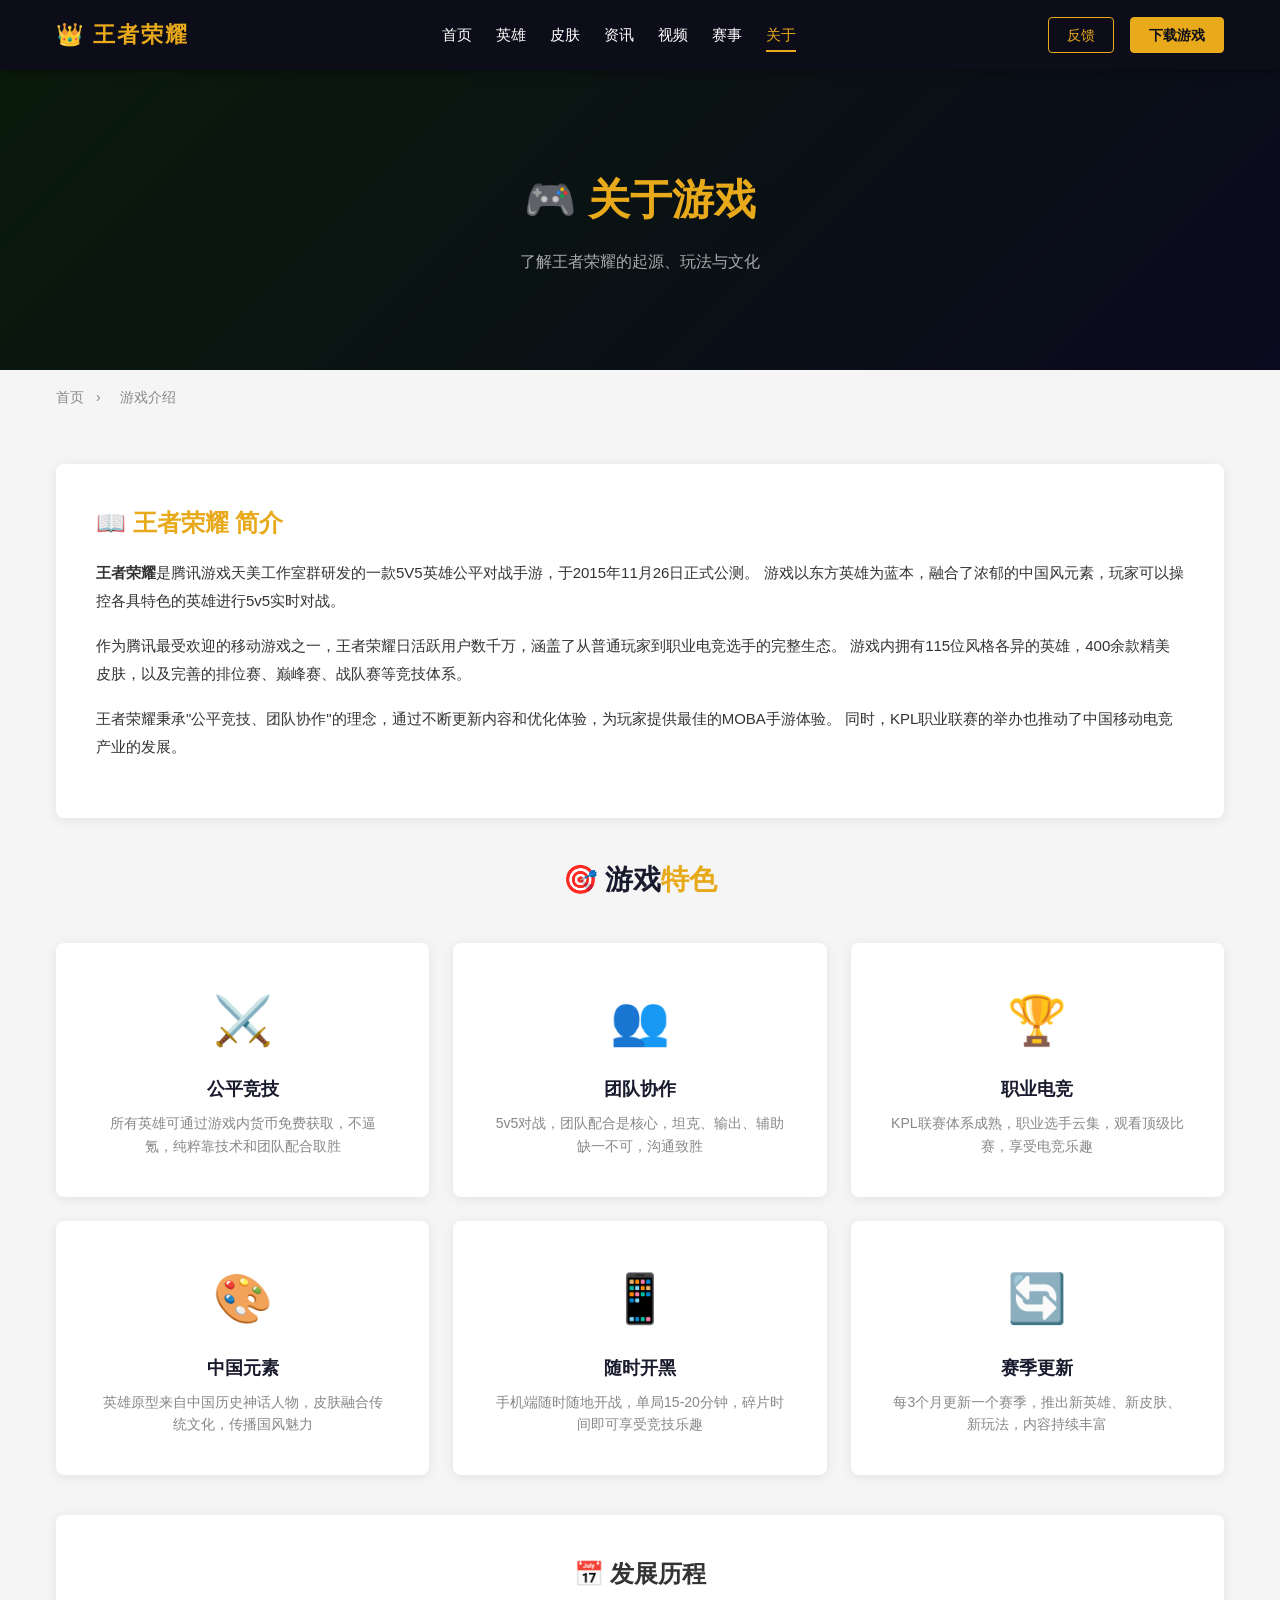
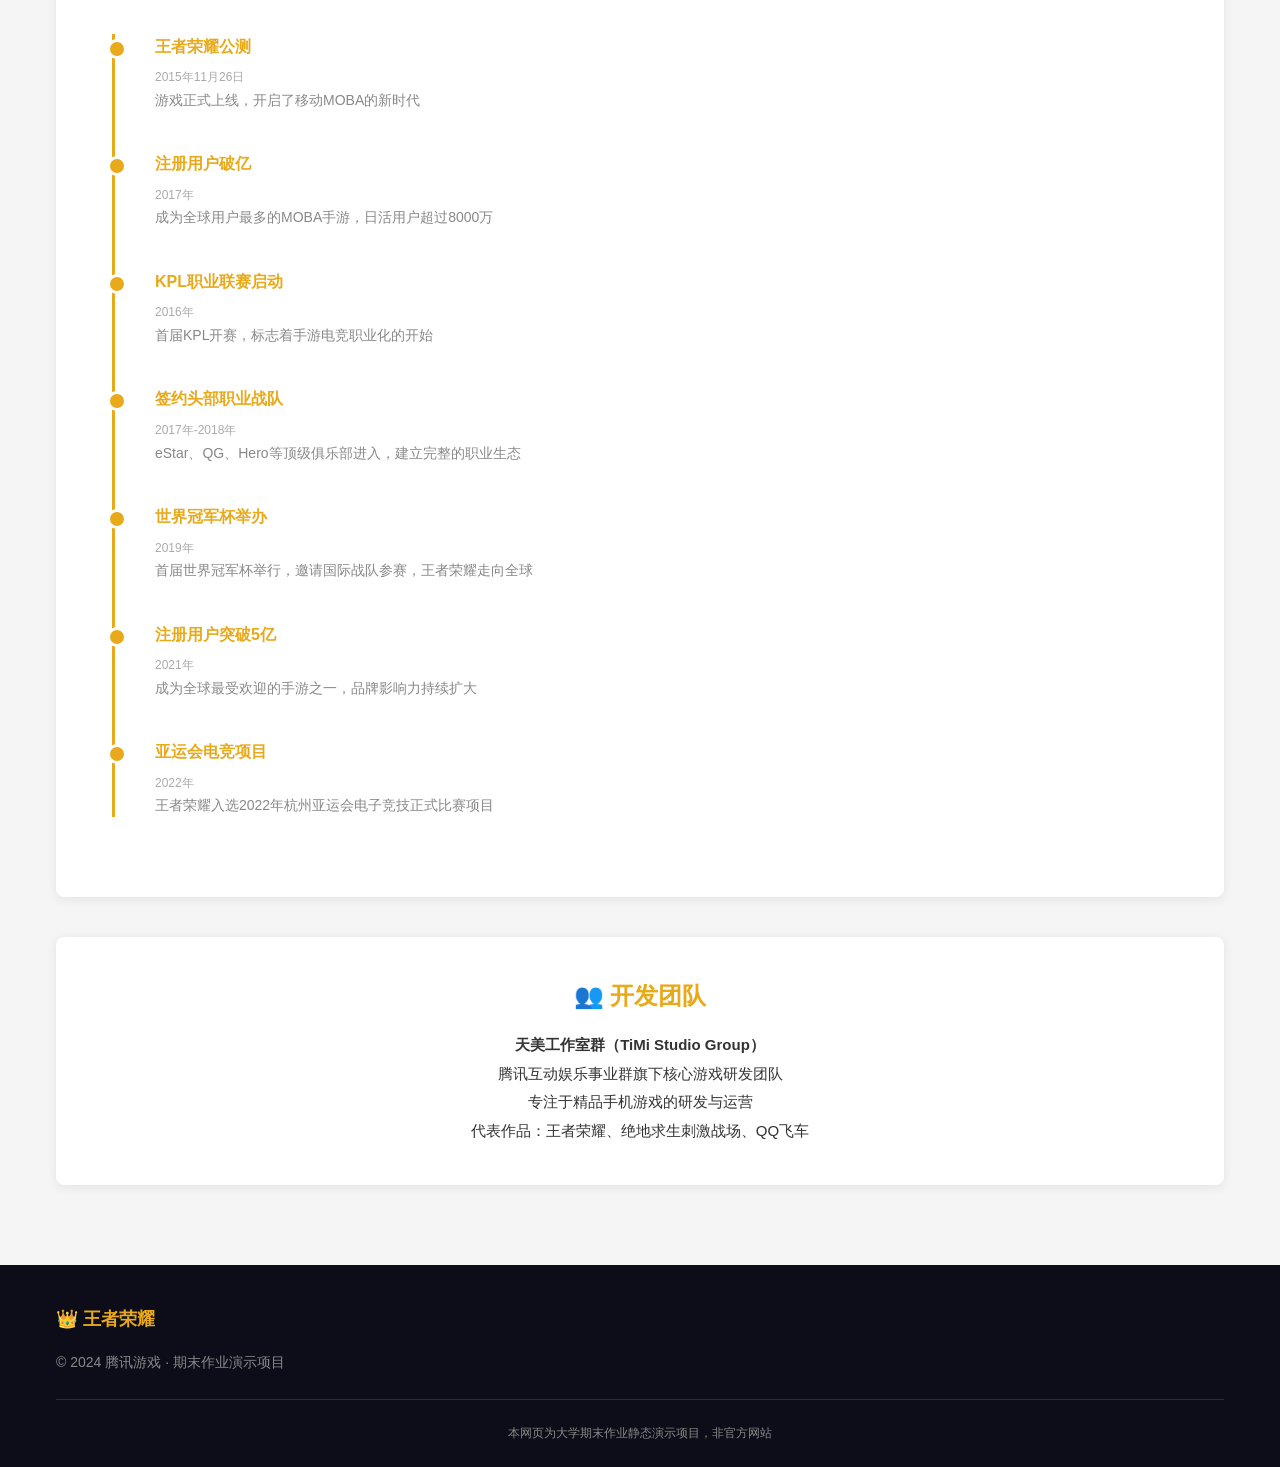
==== about.html @ e77afdf5 "feat: 完成王者荣耀官网静态网页项目 - 10个页面：首页、英雄列表、英雄详情、皮肤中心、新闻资讯、视频中心、赛事中心、下载中心、游戏介绍、反馈留言 - 使用真实英雄名称（后羿、妲己、安琪拉、孙悟" ====
<!DOCTYPE html>
<html lang="zh-CN">
<head>
    <meta charset="UTF-8">
    <meta name="viewport" content="width=device-width, initial-scale=1.0">
    <title>游戏介绍 - 王者荣耀</title>
    <link rel="stylesheet" href="style.css">
    <style>
        /* 关于页专属 */
        .about-section { padding: var(--spacing-xl) 0; }
        .about-intro {
            background: white;
            border-radius: var(--radius-md);
            padding: var(--spacing-xl);
            margin-bottom: var(--spacing-xl);
            box-shadow: 0 2px 12px rgba(0,0,0,0.08);
        }
        .about-intro h2 { color: var(--color-primary); margin-bottom: var(--spacing-md); }
        .about-intro p { font-size: 15px; line-height: 1.9; color: var(--color-text); margin-bottom: var(--spacing-md); }
        .about-features {
            display: grid;
            grid-template-columns: repeat(3, 1fr);
            gap: var(--spacing-lg);
            margin: var(--spacing-xl) 0;
        }
        .feature-card {
            background: white;
            border-radius: var(--radius-md);
            padding: var(--spacing-xl);
            text-align: center;
            box-shadow: 0 2px 12px rgba(0,0,0,0.08);
            transition: transform 0.3s;
        }
        .feature-card:hover { transform: translateY(-5px); }
        .feature-icon {
            font-size: 48px;
            margin-bottom: var(--spacing-md);
        }
        .feature-card h3 { font-size: 18px; margin-bottom: 8px; color: var(--color-secondary); }
        .feature-card p { font-size: 14px; color: var(--color-text-light); }
        .about-timeline {
            margin-top: var(--spacing-xl);
            padding: var(--spacing-xl);
            background: white;
            border-radius: var(--radius-md);
            box-shadow: 0 2px 12px rgba(0,0,0,0.08);
        }
        .timeline {
            border-left: 3px solid var(--color-primary);
            padding-left: var(--spacing-xl);
            margin-left: var(--spacing-md);
        }
        .timeline-item {
            position: relative;
            margin-bottom: var(--spacing-xl);
        }
        .timeline-item::before {
            content: '';
            position: absolute;
            left: calc(-1 * var(--spacing-xl) - 8px);
            top: 5px;
            width: 14px;
            height: 14px;
            background: var(--color-primary);
            border-radius: 50%;
            border: 3px solid white;
        }
        .timeline-item h4 { font-size: 16px; color: var(--color-primary); margin-bottom: 4px; }
        .timeline-item p { font-size: 14px; color: var(--color-text-light); }
        .timeline-item small { font-size: 12px; color: #aaa; }
    </style>
</head>
<body>

    <!-- 导航 -->
    <header class="header">
        <div class="container">
            <nav class="nav">
                <a href="index.html" class="logo">👑 王者荣耀</a>
                <ul class="nav-list">
                    <li><a href="index.html">首页</a></li>
                    <li><a href="heroes.html">英雄</a></li>
                    <li><a href="skins.html">皮肤</a></li>
                    <li><a href="news.html">资讯</a></li>
                    <li><a href="video.html">视频</a></li>
                    <li><a href="esports.html">赛事</a></li>
                    <li><a href="about.html" class="active">关于</a></li>
                </ul>
                <div class="nav-right">
                    <a href="contact.html" class="btn-nav btn-login">反馈</a>
                    <a href="download.html" class="btn-nav btn-download">下载游戏</a>
                </div>
            </nav>
        </div>
    </header>

    <!-- Banner -->
    <div class="page-banner" style="background: linear-gradient(135deg, #0a1a0a 0%, #0a0a1e 100%);">
        <h1>🎮 关于游戏</h1>
        <p>了解王者荣耀的起源、玩法与文化</p>
    </div>

    <!-- 面包屑 -->
    <div class="container">
        <div class="breadcrumb">
            <a href="index.html">首页</a>
            <span>›</span>
            <span>游戏介绍</span>
        </div>
    </div>

    <!-- 游戏介绍主体 -->
    <section class="about-section">
        <div class="container">

            <!-- 游戏简介 -->
            <div class="about-intro">
                <h2>📖 王者荣耀 简介</h2>
                <p>
                    <strong>王者荣耀</strong>是腾讯游戏天美工作室群研发的一款5V5英雄公平对战手游，于2015年11月26日正式公测。
                    游戏以东方英雄为蓝本，融合了浓郁的中国风元素，玩家可以操控各具特色的英雄进行5v5实时对战。
                </p>
                <p>
                    作为腾讯最受欢迎的移动游戏之一，王者荣耀日活跃用户数千万，涵盖了从普通玩家到职业电竞选手的完整生态。
                    游戏内拥有115位风格各异的英雄，400余款精美皮肤，以及完善的排位赛、巅峰赛、战队赛等竞技体系。
                </p>
                <p>
                    王者荣耀秉承"公平竞技、团队协作"的理念，通过不断更新内容和优化体验，为玩家提供最佳的MOBA手游体验。
                    同时，KPL职业联赛的举办也推动了中国移动电竞产业的发展。
                </p>
            </div>

            <!-- 游戏特色 -->
            <h2 class="section-title">🎯 游戏<span>特色</span></h2>
            <div class="about-features">

                <div class="feature-card">
                    <div class="feature-icon">⚔️</div>
                    <h3>公平竞技</h3>
                    <p>所有英雄可通过游戏内货币免费获取，不逼氪，纯粹靠技术和团队配合取胜</p>
                </div>

                <div class="feature-card">
                    <div class="feature-icon">👥</div>
                    <h3>团队协作</h3>
                    <p>5v5对战，团队配合是核心，坦克、输出、辅助缺一不可，沟通致胜</p>
                </div>

                <div class="feature-card">
                    <div class="feature-icon">🏆</div>
                    <h3>职业电竞</h3>
                    <p>KPL联赛体系成熟，职业选手云集，观看顶级比赛，享受电竞乐趣</p>
                </div>

                <div class="feature-card">
                    <div class="feature-icon">🎨</div>
                    <h3>中国元素</h3>
                    <p>英雄原型来自中国历史神话人物，皮肤融合传统文化，传播国风魅力</p>
                </div>

                <div class="feature-card">
                    <div class="feature-icon">📱</div>
                    <h3>随时开黑</h3>
                    <p>手机端随时随地开战，单局15-20分钟，碎片时间即可享受竞技乐趣</p>
                </div>

                <div class="feature-card">
                    <div class="feature-icon">🔄</div>
                    <h3>赛季更新</h3>
                    <p>每3个月更新一个赛季，推出新英雄、新皮肤、新玩法，内容持续丰富</p>
                </div>

            </div>

            <!-- 发展历程 -->
            <div class="about-timeline">
                <h2 style="text-align:center;margin-bottom:var(--spacing-xl);">📅 发展历程</h2>
                <div class="timeline">

                    <div class="timeline-item">
                        <h4>王者荣耀公测</h4>
                        <small>2015年11月26日</small>
                        <p>游戏正式上线，开启了移动MOBA的新时代</p>
                    </div>

                    <div class="timeline-item">
                        <h4>注册用户破亿</h4>
                        <small>2017年</small>
                        <p>成为全球用户最多的MOBA手游，日活用户超过8000万</p>
                    </div>

                    <div class="timeline-item">
                        <h4>KPL职业联赛启动</h4>
                        <small>2016年</small>
                        <p>首届KPL开赛，标志着手游电竞职业化的开始</p>
                    </div>

                    <div class="timeline-item">
                        <h4>签约头部职业战队</h4>
                        <small>2017年-2018年</small>
                        <p>eStar、QG、Hero等顶级俱乐部进入，建立完整的职业生态</p>
                    </div>

                    <div class="timeline-item">
                        <h4>世界冠军杯举办</h4>
                        <small>2019年</small>
                        <p>首届世界冠军杯举行，邀请国际战队参赛，王者荣耀走向全球</p>
                    </div>

                    <div class="timeline-item">
                        <h4>注册用户突破5亿</h4>
                        <small>2021年</small>
                        <p>成为全球最受欢迎的手游之一，品牌影响力持续扩大</p>
                    </div>

                    <div class="timeline-item">
                        <h4>亚运会电竞项目</h4>
                        <small>2022年</small>
                        <p>王者荣耀入选2022年杭州亚运会电子竞技正式比赛项目</p>
                    </div>

                </div>
            </div>

            <!-- 团队信息 -->
            <div style="background:white;border-radius:var(--radius-md);padding:var(--spacing-xl);margin-top:var(--spacing-xl);text-align:center;box-shadow:0 2px 12px rgba(0,0,0,0.08);">
                <h2 style="color:var(--color-primary);margin-bottom:var(--spacing-md);">👥 开发团队</h2>
                <p style="font-size:15px;color:var(--color-text);line-height:1.9;">
                    <strong>天美工作室群（TiMi Studio Group）</strong><br>
                    腾讯互动娱乐事业群旗下核心游戏研发团队<br>
                    专注于精品手机游戏的研发与运营<br>
                    代表作品：王者荣耀、绝地求生刺激战场、QQ飞车
                </p>
            </div>

        </div>
    </section>

    <!-- 底部 -->
    <footer class="footer">
        <div class="container">
            <div class="footer-content">
                <div class="footer-left">
                    <h3>👑 王者荣耀</h3>
                    <p>© 2024 腾讯游戏 · 期末作业演示项目</p>
                </div>
            </div>
            <div class="footer-bottom">
                <p>本网页为大学期末作业静态演示项目，非官方网站</p>
            </div>
        </div>
    </footer>

    <div class="back-to-top">↑</div>
    <script src="main.js"></script>
</body>
</html>
---- style.css ----
/* ============================================
   王者荣耀官网 - 全局样式表
   适用于所有页面，代码简洁，注释详细
   ============================================ */

/* ---------- 0. CSS变量（全局颜色/字体）---------- */
:root {
    /* 主色调 */
    --color-primary: #e8a91a;       /* 王者金 */
    --color-secondary: #1a1a2e;     /* 深蓝黑 */
    --color-accent: #d4380d;        /* 红色强调 */
    --color-bg-dark: #0d0d1a;       /* 深色背景 */
    --color-bg-light: #f5f5f5;      /* 浅色背景 */

    /* 文字颜色 */
    --color-text: #333333;
    --color-text-light: #888888;
    --color-text-white: #ffffff;

    /* 边框 */
    --color-border: #e0e0e0;
    --color-border-dark: #2a2a3a;

    /* 间距 */
    --spacing-sm: 8px;
    --spacing-md: 16px;
    --spacing-lg: 24px;
    --spacing-xl: 40px;

    /* 圆角 */
    --radius-sm: 4px;
    --radius-md: 8px;
    --radius-lg: 12px;
}

/* ---------- 1. 基础重置 ---------- */
* {
    margin: 0;
    padding: 0;
    box-sizing: border-box;
}

body {
    font-family: "Microsoft YaHei", "PingFang SC", sans-serif;
    font-size: 16px;
    line-height: 1.6;
    color: var(--color-text);
    background-color: var(--color-bg-light);
    min-height: 100vh;
}

a {
    text-decoration: none;
    color: inherit;
}

ul {
    list-style: none;
}

img {
    max-width: 100%;
    display: block;
}

/* ---------- 2. 通用布局类 ---------- */
.container {
    width: 1200px;
    margin: 0 auto;
    padding: 0 var(--spacing-md);
}

.section-title {
    font-size: 28px;
    color: var(--color-secondary);
    text-align: center;
    margin-bottom: var(--spacing-xl);
}

.section-title span {
    color: var(--color-primary);
}

/* ---------- 3. 顶部导航栏 ---------- */
.header {
    background-color: var(--color-bg-dark);
    position: sticky;
    top: 0;
    z-index: 1000;
    box-shadow: 0 2px 10px rgba(0,0,0,0.3);
}

.nav {
    display: flex;
    align-items: center;
    height: 70px;
    justify-content: space-between;
}

/* Logo */
.logo {
    display: flex;
    align-items: center;
    color: var(--color-primary);
    font-size: 22px;
    font-weight: bold;
    letter-spacing: 2px;
}

.logo img {
    height: 40px;
    margin-right: 10px;
}

/* 导航链接 */
.nav-list {
    display: flex;
    gap: var(--spacing-lg);
}

.nav-list a {
    color: var(--color-text-white);
    font-size: 15px;
    padding: 5px 0;
    transition: color 0.3s;
    position: relative;
}

.nav-list a:hover,
.nav-list a.active {
    color: var(--color-primary);
}

.nav-list a::after {
    content: '';
    position: absolute;
    bottom: -4px;
    left: 0;
    width: 0;
    height: 2px;
    background: var(--color-primary);
    transition: width 0.3s;
}

.nav-list a:hover::after,
.nav-list a.active::after {
    width: 100%;
}

/* 导航右侧按钮 */
.nav-right {
    display: flex;
    gap: var(--spacing-md);
}

.btn-nav {
    padding: 6px 18px;
    border-radius: var(--radius-sm);
    font-size: 14px;
    cursor: pointer;
    transition: all 0.3s;
}

.btn-login {
    background: transparent;
    border: 1px solid var(--color-primary);
    color: var(--color-primary);
}

.btn-login:hover {
    background: var(--color-primary);
    color: var(--color-bg-dark);
}

.btn-download {
    background: var(--color-primary);
    border: 1px solid var(--color-primary);
    color: var(--color-bg-dark);
    font-weight: bold;
}

.btn-download:hover {
    background: #ffb933;
    border-color: #ffb933;
}

/* ---------- 4. 底部 Footer ---------- */
.footer {
    background-color: var(--color-bg-dark);
    color: var(--color-text-light);
    padding: var(--spacing-xl) 0 var(--spacing-lg);
    margin-top: var(--spacing-xl);
}

.footer-content {
    display: flex;
    justify-content: space-between;
    gap: var(--spacing-xl);
}

.footer-left h3 {
    color: var(--color-primary);
    font-size: 18px;
    margin-bottom: var(--spacing-md);
}

.footer-left p {
    font-size: 14px;
    line-height: 1.8;
}

.footer-links {
    display: flex;
    gap: var(--spacing-xl);
}

.footer-links div h4 {
    color: var(--color-text-white);
    margin-bottom: var(--spacing-md);
    font-size: 15px;
}

.footer-links div a {
    display: block;
    color: var(--color-text-light);
    font-size: 13px;
    margin-bottom: 6px;
    transition: color 0.3s;
}

.footer-links div a:hover {
    color: var(--color-primary);
}

.footer-bottom {
    text-align: center;
    padding-top: var(--spacing-lg);
    margin-top: var(--spacing-lg);
    border-top: 1px solid var(--color-border-dark);
    font-size: 12px;
}

/* ---------- 5. 轮播 Banner ---------- */
.banner {
    position: relative;
    width: 100%;
    height: 500px;
    overflow: hidden;
    background: var(--color-bg-dark);
}

.banner-slides {
    display: flex;
    height: 100%;
    transition: transform 0.5s ease;
}

.banner-slide {
    min-width: 100%;
    height: 100%;
    display: flex;
    align-items: center;
    justify-content: center;
    position: relative;
}

.banner-slide img {
    width: 100%;
    height: 100%;
    object-fit: cover;
}

/* Banner 遮罩层 */
.banner-overlay {
    position: absolute;
    top: 0;
    left: 0;
    width: 100%;
    height: 100%;
    background: linear-gradient(90deg, rgba(13,13,26,0.85) 0%, rgba(13,13,26,0.3) 60%, transparent 100%);
}

/* Banner 文字内容 */
.banner-content {
    position: absolute;
    left: 10%;
    top: 50%;
    transform: translateY(-50%);
    z-index: 2;
    color: var(--color-text-white);
}

.banner-content h1 {
    font-size: 48px;
    margin-bottom: var(--spacing-md);
    text-shadow: 2px 2px 8px rgba(0,0,0,0.5);
}

.banner-content p {
    font-size: 18px;
    margin-bottom: var(--spacing-lg);
    color: #ccc;
}

.banner-content .btn-primary {
    background: var(--color-primary);
    color: var(--color-bg-dark);
    padding: 12px 32px;
    border-radius: var(--radius-sm);
    font-size: 16px;
    font-weight: bold;
    display: inline-block;
    transition: background 0.3s;
}

.banner-content .btn-primary:hover {
    background: #ffb933;
}

/* Banner 指示器 */
.banner-dots {
    position: absolute;
    bottom: 20px;
    left: 50%;
    transform: translateX(-50%);
    display: flex;
    gap: 8px;
    z-index: 2;
}

.banner-dots span {
    width: 12px;
    height: 12px;
    border-radius: 50%;
    background: rgba(255,255,255,0.4);
    cursor: pointer;
    transition: background 0.3s;
}

.banner-dots span.active {
    background: var(--color-primary);
}

/* Banner 左右箭头 */
.banner-arrow {
    position: absolute;
    top: 50%;
    transform: translateY(-50%);
    width: 50px;
    height: 50px;
    background: rgba(0,0,0,0.5);
    border-radius: 50%;
    display: flex;
    align-items: center;
    justify-content: center;
    color: white;
    font-size: 24px;
    cursor: pointer;
    z-index: 2;
    transition: background 0.3s;
    user-select: none;
}

.banner-arrow:hover {
    background: var(--color-primary);
}

.banner-arrow.prev { left: 20px; }
.banner-arrow.next { right: 20px; }

/* ---------- 6. 卡片网格 ---------- */
.card-grid {
    display: grid;
    grid-template-columns: repeat(auto-fill, minmax(280px, 1fr));
    gap: var(--spacing-lg);
}

/* 通用卡片 */
.card {
    background: white;
    border-radius: var(--radius-md);
    overflow: hidden;
    box-shadow: 0 2px 12px rgba(0,0,0,0.08);
    transition: transform 0.3s, box-shadow 0.3s;
}

.card:hover {
    transform: translateY(-5px);
    box-shadow: 0 8px 24px rgba(0,0,0,0.15);
}

.card img {
    width: 100%;
    height: 200px;
    object-fit: cover;
}

.card-body {
    padding: var(--spacing-md);
}

.card-body h3 {
    font-size: 18px;
    margin-bottom: 6px;
    color: var(--color-secondary);
}

.card-body p {
    font-size: 14px;
    color: var(--color-text-light);
    line-height: 1.5;
}

/* ---------- 7. 英雄卡片（特殊样式）---------- */
.hero-card {
    position: relative;
    border-radius: var(--radius-md);
    overflow: hidden;
    cursor: pointer;
}

.hero-card img {
    height: 320px;
    width: 100%;
    object-fit: cover;
    transition: transform 0.3s;
}

.hero-card:hover img {
    transform: scale(1.05);
}

.hero-card-info {
    position: absolute;
    bottom: 0;
    left: 0;
    width: 100%;
    padding: var(--spacing-md);
    background: linear-gradient(transparent, rgba(0,0,0,0.9));
    color: white;
}

.hero-card-info h3 {
    font-size: 18px;
}

.hero-card-info p {
    font-size: 13px;
    color: #ccc;
}

.hero-tag {
    display: inline-block;
    background: var(--color-primary);
    color: var(--color-bg-dark);
    font-size: 11px;
    padding: 2px 8px;
    border-radius: 10px;
    margin-right: 5px;
    font-weight: bold;
}

/* ---------- 8. 标签筛选栏 ---------- */
.filter-bar {
    display: flex;
    gap: var(--spacing-md);
    justify-content: center;
    margin-bottom: var(--spacing-xl);
    flex-wrap: wrap;
}

.filter-btn {
    padding: 8px 20px;
    border-radius: 20px;
    border: 1px solid var(--color-border);
    background: white;
    cursor: pointer;
    font-size: 14px;
    transition: all 0.3s;
    color: var(--color-text);
}

.filter-btn:hover,
.filter-btn.active {
    background: var(--color-primary);
    border-color: var(--color-primary);
    color: var(--color-bg-dark);
    font-weight: bold;
}

/* ---------- 9. 内页大 Banner ---------- */
.page-banner {
    height: 300px;
    background: linear-gradient(135deg, var(--color-bg-dark) 0%, #2a1a0a 100%);
    display: flex;
    flex-direction: column;
    align-items: center;
    justify-content: center;
    color: white;
    text-align: center;
}

.page-banner h1 {
    font-size: 42px;
    color: var(--color-primary);
    margin-bottom: var(--spacing-md);
}

.page-banner p {
    font-size: 16px;
    color: #aaa;
}

/* ---------- 10. 面包屑导航 ---------- */
.breadcrumb {
    padding: var(--spacing-md) 0;
    font-size: 14px;
    color: var(--color-text-light);
}

.breadcrumb a {
    color: var(--color-text-light);
}

.breadcrumb a:hover {
    color: var(--color-primary);
}

.breadcrumb span {
    margin: 0 8px;
}

/* ---------- 11. 英雄详情页布局 ---------- */
.hero-detail-wrapper {
    display: flex;
    gap: var(--spacing-xl);
    margin-top: var(--spacing-xl);
}

.hero-detail-left {
    flex: 0 0 400px;
}

.hero-detail-left img {
    width: 100%;
    border-radius: var(--radius-md);
    box-shadow: 0 4px 20px rgba(0,0,0,0.15);
}

.hero-detail-right {
    flex: 1;
}

.hero-detail-right h2 {
    font-size: 32px;
    color: var(--color-primary);
    margin-bottom: var(--spacing-sm);
}

.hero-detail-right .hero-subtitle {
    color: var(--color-text-light);
    margin-bottom: var(--spacing-lg);
    font-size: 16px;
}

.hero-stats {
    display: grid;
    grid-template-columns: repeat(4, 1fr);
    gap: var(--spacing-md);
    margin-bottom: var(--spacing-lg);
}

.hero-stat {
    background: white;
    border-radius: var(--radius-md);
    padding: var(--spacing-md);
    text-align: center;
    box-shadow: 0 2px 8px rgba(0,0,0,0.06);
}

.hero-stat label {
    display: block;
    font-size: 12px;
    color: var(--color-text-light);
    margin-bottom: 4px;
}

.hero-stat .value {
    font-size: 24px;
    font-weight: bold;
    color: var(--color-accent);
}

.hero-skills {
    margin-top: var(--spacing-lg);
}

.hero-skills h3 {
    font-size: 18px;
    margin-bottom: var(--spacing-md);
}

.skill-item {
    display: flex;
    gap: var(--spacing-md);
    background: white;
    border-radius: var(--radius-md);
    padding: var(--spacing-md);
    margin-bottom: var(--spacing-md);
    box-shadow: 0 2px 8px rgba(0,0,0,0.06);
}

.skill-item img {
    width: 80px;
    height: 80px;
    border-radius: var(--radius-sm);
    object-fit: cover;
}

.skill-item-info h4 {
    font-size: 16px;
    margin-bottom: 4px;
    color: var(--color-secondary);
}

.skill-item-info p {
    font-size: 14px;
    color: var(--color-text-light);
}

/* ---------- 12. 新闻列表页 ---------- */
.news-list {
    max-width: 900px;
    margin: 0 auto;
}

.news-item {
    display: flex;
    gap: var(--spacing-lg);
    padding: var(--spacing-lg);
    background: white;
    border-radius: var(--radius-md);
    margin-bottom: var(--spacing-md);
    box-shadow: 0 2px 8px rgba(0,0,0,0.06);
    transition: box-shadow 0.3s;
    cursor: pointer;
}

.news-item:hover {
    box-shadow: 0 4px 16px rgba(0,0,0,0.12);
}

.news-item img {
    width: 200px;
    height: 140px;
    border-radius: var(--radius-sm);
    object-fit: cover;
    flex-shrink: 0;
}

.news-item-content h3 {
    font-size: 18px;
    margin-bottom: 8px;
    color: var(--color-secondary);
}

.news-item-content p {
    font-size: 14px;
    color: var(--color-text-light);
    line-height: 1.6;
    margin-bottom: 8px;
}

.news-meta {
    font-size: 12px;
    color: #aaa;
}

/* ---------- 13. 表单样式 ---------- */
.form-box {
    background: white;
    border-radius: var(--radius-md);
    padding: var(--spacing-xl);
    box-shadow: 0 2px 12px rgba(0,0,0,0.08);
    max-width: 600px;
    margin: 0 auto;
}

.form-group {
    margin-bottom: var(--spacing-lg);
}

.form-group label {
    display: block;
    font-size: 14px;
    margin-bottom: 6px;
    font-weight: 500;
    color: var(--color-secondary);
}

.form-group input,
.form-group textarea,
.form-group select {
    width: 100%;
    padding: 10px 14px;
    border: 1px solid var(--color-border);
    border-radius: var(--radius-sm);
    font-size: 14px;
    font-family: inherit;
    transition: border-color 0.3s;
}

.form-group input:focus,
.form-group textarea:focus,
.form-group select:focus {
    outline: none;
    border-color: var(--color-primary);
}

.form-group textarea {
    height: 120px;
    resize: vertical;
}

.btn-submit {
    width: 100%;
    padding: 12px;
    background: var(--color-primary);
    color: var(--color-bg-dark);
    border: none;
    border-radius: var(--radius-sm);
    font-size: 16px;
    font-weight: bold;
    cursor: pointer;
    transition: background 0.3s;
}

.btn-submit:hover {
    background: #ffb933;
}

/* ---------- 14. 视频卡片 ---------- */
.video-grid {
    display: grid;
    grid-template-columns: repeat(3, 1fr);
    gap: var(--spacing-lg);
}

.video-card {
    background: white;
    border-radius: var(--radius-md);
    overflow: hidden;
    box-shadow: 0 2px 12px rgba(0,0,0,0.08);
    transition: transform 0.3s;
}

.video-card:hover {
    transform: translateY(-5px);
}

.video-thumbnail {
    position: relative;
    height: 180px;
    overflow: hidden;
}

.video-thumbnail img {
    width: 100%;
    height: 100%;
    object-fit: cover;
}

.video-play-icon {
    position: absolute;
    top: 50%;
    left: 50%;
    transform: translate(-50%, -50%);
    width: 50px;
    height: 50px;
    background: rgba(232, 169, 26, 0.9);
    border-radius: 50%;
    display: flex;
    align-items: center;
    justify-content: center;
    color: white;
    font-size: 20px;
}

.video-card-body {
    padding: var(--spacing-md);
}

.video-card-body h3 {
    font-size: 15px;
    margin-bottom: 6px;
    color: var(--color-secondary);
}

.video-card-body p {
    font-size: 12px;
    color: var(--color-text-light);
}

/* ---------- 15. 赛事页样式 ---------- */
.match-card {
    background: white;
    border-radius: var(--radius-md);
    padding: var(--spacing-lg);
    box-shadow: 0 2px 12px rgba(0,0,0,0.08);
    text-align: center;
    margin-bottom: var(--spacing-lg);
}

.match-card .match-time {
    font-size: 14px;
    color: var(--color-text-light);
    margin-bottom: var(--spacing-md);
}

.match-card .teams {
    display: flex;
    align-items: center;
    justify-content: center;
    gap: var(--spacing-xl);
}

.match-card .team {
    text-align: center;
}

.match-card .team img {
    width: 80px;
    height: 80px;
    margin: 0 auto var(--spacing-sm);
    object-fit: contain;
}

.match-card .team-name {
    font-size: 16px;
    font-weight: bold;
    color: var(--color-secondary);
}

.match-card .vs {
    font-size: 24px;
    font-weight: bold;
    color: var(--color-primary);
}

/* ---------- 16. 下载页样式 ---------- */
.download-section {
    text-align: center;
    padding: var(--spacing-xl);
}

.download-qr {
    display: flex;
    justify-content: center;
    gap: var(--spacing-xl);
    margin: var(--spacing-xl) 0;
}

.qr-item {
    background: white;
    padding: var(--spacing-lg);
    border-radius: var(--radius-md);
    box-shadow: 0 2px 12px rgba(0,0,0,0.08);
    text-align: center;
}

.qr-item img {
    width: 150px;
    height: 150px;
    margin-bottom: var(--spacing-md);
}

.qr-item p {
    font-size: 14px;
    color: var(--color-secondary);
}

.download-buttons {
    display: flex;
    justify-content: center;
    gap: var(--spacing-lg);
    margin-top: var(--spacing-xl);
}

.btn-download-big {
    padding: 14px 40px;
    background: var(--color-primary);
    color: var(--color-bg-dark);
    border-radius: var(--radius-md);
    font-size: 16px;
    font-weight: bold;
    display: inline-flex;
    align-items: center;
    gap: 8px;
    transition: background 0.3s;
}

.btn-download-big:hover {
    background: #ffb933;
}

/* ---------- 17. 分页组件 ---------- */
.pagination {
    display: flex;
    justify-content: center;
    gap: var(--spacing-sm);
    margin-top: var(--spacing-xl);
}

.pagination button {
    width: 40px;
    height: 40px;
    border: 1px solid var(--color-border);
    background: white;
    border-radius: var(--radius-sm);
    cursor: pointer;
    font-size: 14px;
    transition: all 0.3s;
}

.pagination button:hover,
.pagination button.active {
    background: var(--color-primary);
    border-color: var(--color-primary);
    color: var(--color-bg-dark);
    font-weight: bold;
}

/* ---------- 18. 回顶部按钮 ---------- */
.back-to-top {
    position: fixed;
    right: 30px;
    bottom: 30px;
    width: 45px;
    height: 45px;
    background: var(--color-primary);
    color: white;
    border-radius: 50%;
    display: flex;
    align-items: center;
    justify-content: center;
    font-size: 20px;
    cursor: pointer;
    box-shadow: 0 4px 12px rgba(0,0,0,0.2);
    opacity: 0;
    transition: opacity 0.3s;
    z-index: 999;
}

.back-to-top.show {
    opacity: 1;
}

/* ---------- 19. 响应式适配 ---------- */
@media (max-width: 768px) {
    .container {
        width: 100%;
        padding: 0 var(--spacing-md);
    }

    .nav-list {
        display: none;
    }

    .hero-detail-wrapper {
        flex-direction: column;
    }

    .hero-detail-left {
        flex: none;
    }

    .hero-stats {
        grid-template-columns: repeat(2, 1fr);
    }

    .video-grid {
        grid-template-columns: 1fr;
    }

    .banner-content h1 {
        font-size: 28px;
    }

    .footer-content {
        flex-direction: column;
    }

    .news-item {
        flex-direction: column;
    }

    .news-item img {
        width: 100%;
        height: 180px;
    }
}
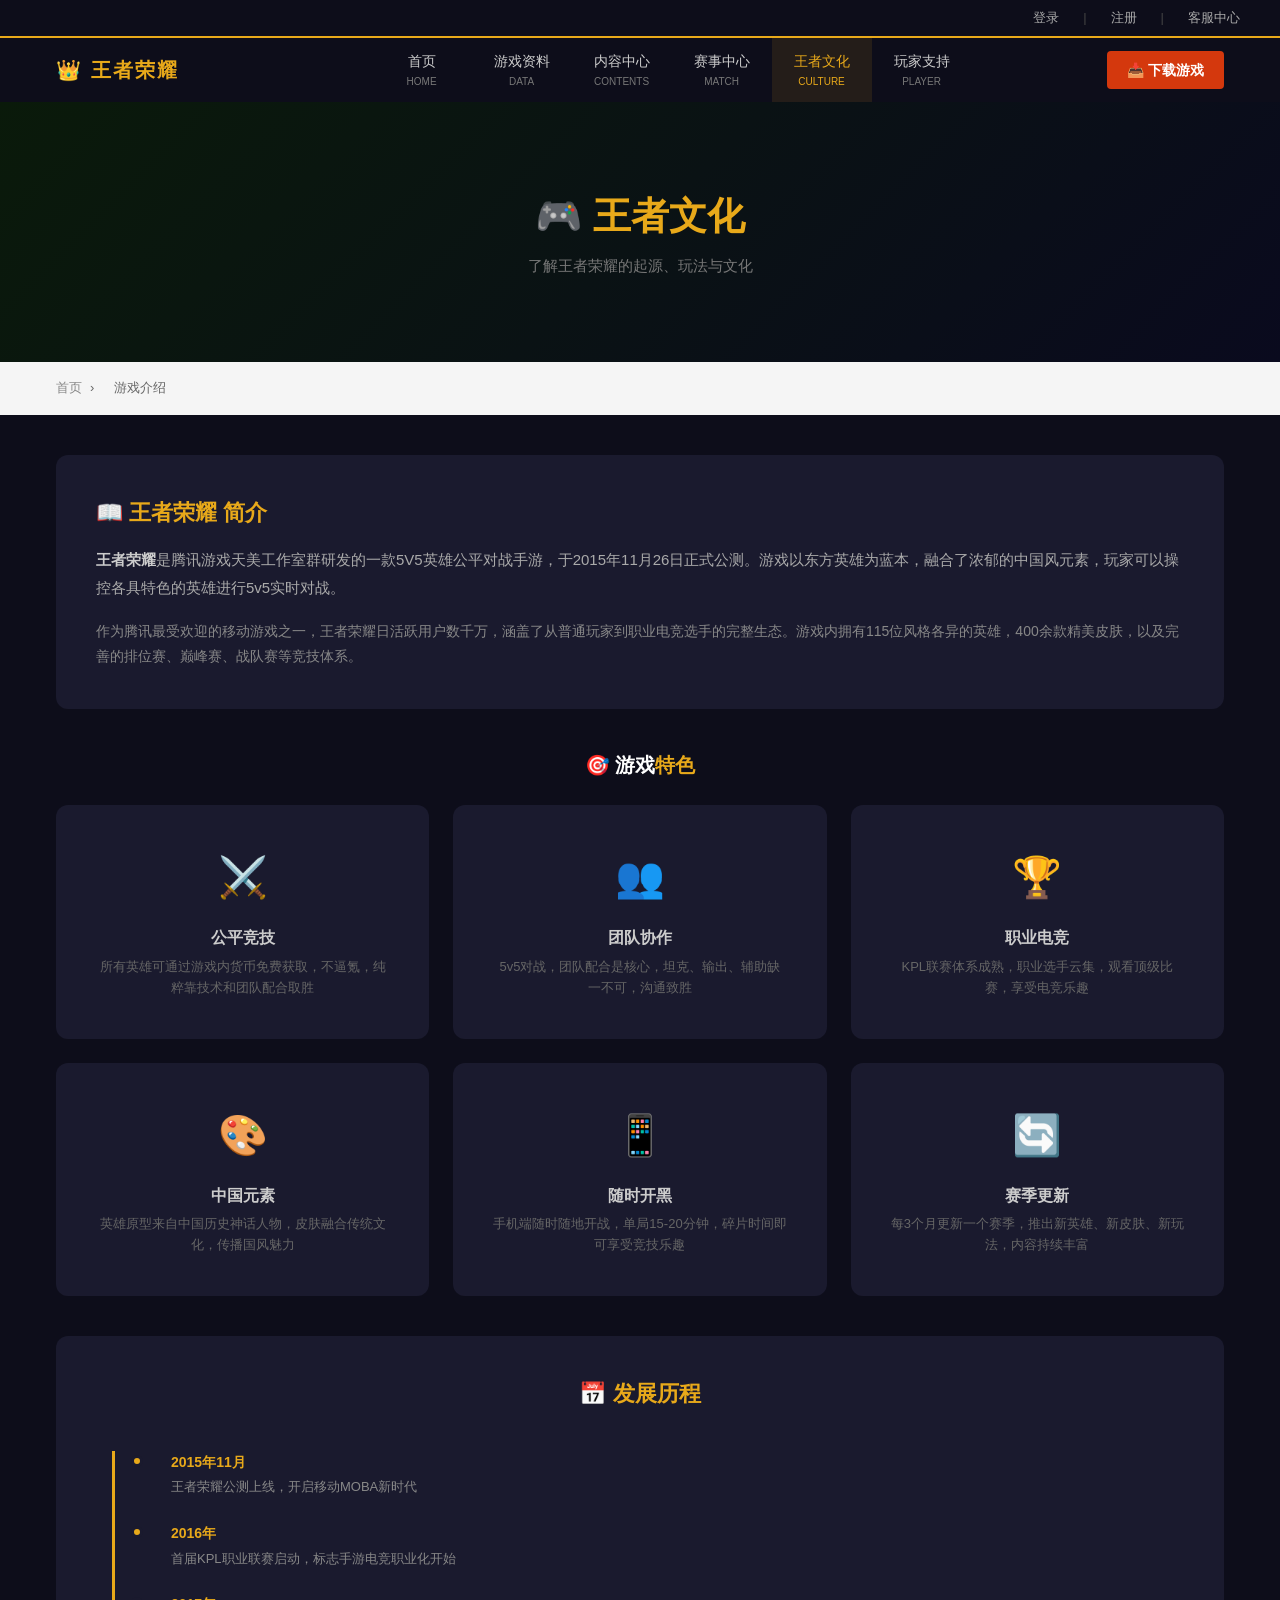
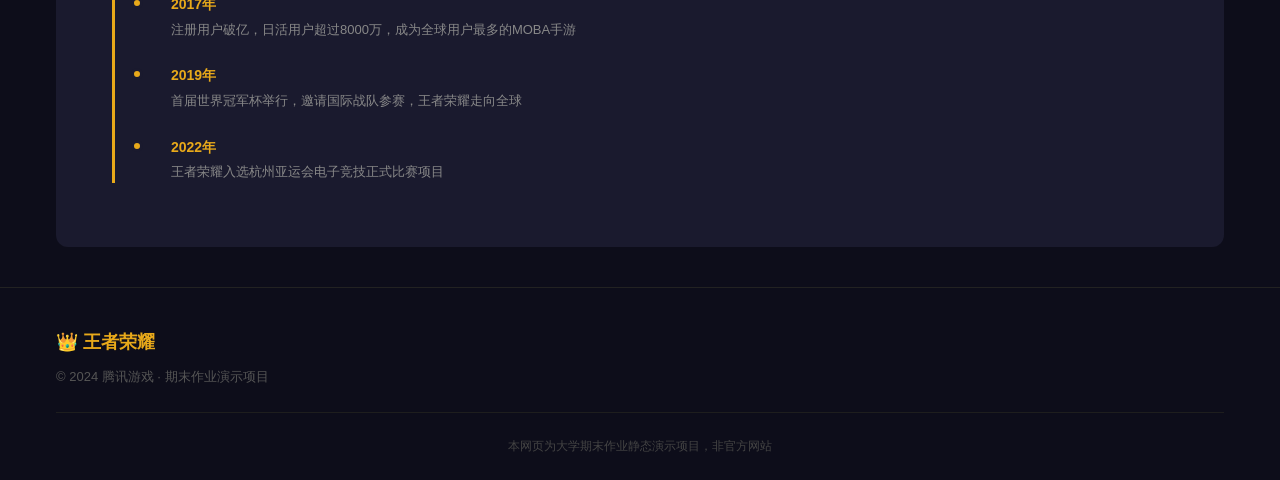
==== commit ec9942ba: "refactor: 全面改版，对标 pvp.qq.com 官方风格 - 导航改为：首页/游戏资料/内容中心/赛事中心/王者文化/玩家支持 - 深色主题 + 金色主调，与官方一致 - 新增顶部工具栏（登" ====
--- a/about.html
+++ b/about.html
@@ -5,238 +5,132 @@
     <meta name="viewport" content="width=device-width, initial-scale=1.0">
     <title>游戏介绍 - 王者荣耀</title>
     <link rel="stylesheet" href="style.css">
-    <style>
-        /* 关于页专属 */
-        .about-section { padding: var(--spacing-xl) 0; }
-        .about-intro {
-            background: white;
-            border-radius: var(--radius-md);
-            padding: var(--spacing-xl);
-            margin-bottom: var(--spacing-xl);
-            box-shadow: 0 2px 12px rgba(0,0,0,0.08);
-        }
-        .about-intro h2 { color: var(--color-primary); margin-bottom: var(--spacing-md); }
-        .about-intro p { font-size: 15px; line-height: 1.9; color: var(--color-text); margin-bottom: var(--spacing-md); }
-        .about-features {
-            display: grid;
-            grid-template-columns: repeat(3, 1fr);
-            gap: var(--spacing-lg);
-            margin: var(--spacing-xl) 0;
-        }
-        .feature-card {
-            background: white;
-            border-radius: var(--radius-md);
-            padding: var(--spacing-xl);
-            text-align: center;
-            box-shadow: 0 2px 12px rgba(0,0,0,0.08);
-            transition: transform 0.3s;
-        }
-        .feature-card:hover { transform: translateY(-5px); }
-        .feature-icon {
-            font-size: 48px;
-            margin-bottom: var(--spacing-md);
-        }
-        .feature-card h3 { font-size: 18px; margin-bottom: 8px; color: var(--color-secondary); }
-        .feature-card p { font-size: 14px; color: var(--color-text-light); }
-        .about-timeline {
-            margin-top: var(--spacing-xl);
-            padding: var(--spacing-xl);
-            background: white;
-            border-radius: var(--radius-md);
-            box-shadow: 0 2px 12px rgba(0,0,0,0.08);
-        }
-        .timeline {
-            border-left: 3px solid var(--color-primary);
-            padding-left: var(--spacing-xl);
-            margin-left: var(--spacing-md);
-        }
-        .timeline-item {
-            position: relative;
-            margin-bottom: var(--spacing-xl);
-        }
-        .timeline-item::before {
-            content: '';
-            position: absolute;
-            left: calc(-1 * var(--spacing-xl) - 8px);
-            top: 5px;
-            width: 14px;
-            height: 14px;
-            background: var(--color-primary);
-            border-radius: 50%;
-            border: 3px solid white;
-        }
-        .timeline-item h4 { font-size: 16px; color: var(--color-primary); margin-bottom: 4px; }
-        .timeline-item p { font-size: 14px; color: var(--color-text-light); }
-        .timeline-item small { font-size: 12px; color: #aaa; }
-    </style>
 </head>
 <body>
 
-    <!-- 导航 -->
+    <div class="top-bar">
+        <a href="#">登录</a><span class="split">|</span>
+        <a href="#">注册</a><span class="split">|</span>
+        <a href="contact.html">客服中心</a>
+    </div>
+
     <header class="header">
         <div class="container">
             <nav class="nav">
                 <a href="index.html" class="logo">👑 王者荣耀</a>
                 <ul class="nav-list">
-                    <li><a href="index.html">首页</a></li>
-                    <li><a href="heroes.html">英雄</a></li>
-                    <li><a href="skins.html">皮肤</a></li>
-                    <li><a href="news.html">资讯</a></li>
-                    <li><a href="video.html">视频</a></li>
-                    <li><a href="esports.html">赛事</a></li>
-                    <li><a href="about.html" class="active">关于</a></li>
+                    <li><a href="index.html"><span>首页</span><span class="nav-en">HOME</span></a></li>
+                    <li><a href="heroes.html"><span>游戏资料</span><span class="nav-en">DATA</span></a></li>
+                    <li><a href="video.html"><span>内容中心</span><span class="nav-en">CONTENTS</span></a></li>
+                    <li><a href="esports.html"><span>赛事中心</span><span class="nav-en">MATCH</span></a></li>
+                    <li><a href="about.html" class="active"><span>王者文化</span><span class="nav-en">CULTURE</span></a></li>
+                    <li><a href="contact.html"><span>玩家支持</span><span class="nav-en">PLAYER</span></a></li>
                 </ul>
                 <div class="nav-right">
-                    <a href="contact.html" class="btn-nav btn-login">反馈</a>
-                    <a href="download.html" class="btn-nav btn-download">下载游戏</a>
+                    <a href="download.html" class="btn-download-nav">📥 下载游戏</a>
                 </div>
             </nav>
         </div>
     </header>
 
-    <!-- Banner -->
-    <div class="page-banner" style="background: linear-gradient(135deg, #0a1a0a 0%, #0a0a1e 100%);">
-        <h1>🎮 关于游戏</h1>
+    <div class="page-banner" style="background:linear-gradient(135deg,#0a1a0a 0%,#0a0a1e 100%);">
+        <h1>🎮 王者文化</h1>
         <p>了解王者荣耀的起源、玩法与文化</p>
     </div>
 
-    <!-- 面包屑 -->
     <div class="container">
         <div class="breadcrumb">
-            <a href="index.html">首页</a>
-            <span>›</span>
+            <a href="index.html">首页</a><span>›</span>
             <span>游戏介绍</span>
         </div>
     </div>
 
-    <!-- 游戏介绍主体 -->
-    <section class="about-section">
+    <div class="main-content">
         <div class="container">
 
             <!-- 游戏简介 -->
-            <div class="about-intro">
-                <h2>📖 王者荣耀 简介</h2>
-                <p>
-                    <strong>王者荣耀</strong>是腾讯游戏天美工作室群研发的一款5V5英雄公平对战手游，于2015年11月26日正式公测。
-                    游戏以东方英雄为蓝本，融合了浓郁的中国风元素，玩家可以操控各具特色的英雄进行5v5实时对战。
+            <div style="background:#1a1a2e;border-radius:12px;padding:var(--spacing-xl);margin-bottom:var(--spacing-xl);">
+                <h2 style="color:var(--color-primary);margin-bottom:var(--spacing-md);">📖 王者荣耀 简介</h2>
+                <p style="color:#aaa;font-size:15px;line-height:1.9;margin-bottom:var(--spacing-md);">
+                    <strong style="color:#ccc;">王者荣耀</strong>是腾讯游戏天美工作室群研发的一款5V5英雄公平对战手游，于2015年11月26日正式公测。游戏以东方英雄为蓝本，融合了浓郁的中国风元素，玩家可以操控各具特色的英雄进行5v5实时对战。
                 </p>
-                <p>
-                    作为腾讯最受欢迎的移动游戏之一，王者荣耀日活跃用户数千万，涵盖了从普通玩家到职业电竞选手的完整生态。
-                    游戏内拥有115位风格各异的英雄，400余款精美皮肤，以及完善的排位赛、巅峰赛、战队赛等竞技体系。
-                </p>
-                <p>
-                    王者荣耀秉承"公平竞技、团队协作"的理念，通过不断更新内容和优化体验，为玩家提供最佳的MOBA手游体验。
-                    同时，KPL职业联赛的举办也推动了中国移动电竞产业的发展。
+                <p style="color:#888;font-size:14px;line-height:1.8;">
+                    作为腾讯最受欢迎的移动游戏之一，王者荣耀日活跃用户数千万，涵盖了从普通玩家到职业电竞选手的完整生态。游戏内拥有115位风格各异的英雄，400余款精美皮肤，以及完善的排位赛、巅峰赛、战队赛等竞技体系。
                 </p>
             </div>
 
             <!-- 游戏特色 -->
-            <h2 class="section-title">🎯 游戏<span>特色</span></h2>
-            <div class="about-features">
-
-                <div class="feature-card">
-                    <div class="feature-icon">⚔️</div>
-                    <h3>公平竞技</h3>
-                    <p>所有英雄可通过游戏内货币免费获取，不逼氪，纯粹靠技术和团队配合取胜</p>
+            <h2 style="color:var(--color-text-white);font-size:20px;text-align:center;margin-bottom:var(--spacing-lg);">
+                🎯 游戏<span style="color:var(--color-primary);">特色</span>
+            </h2>
+            <div style="display:grid;grid-template-columns:repeat(3,1fr);gap:var(--spacing-lg);margin-bottom:var(--spacing-xl);">
+                <div style="background:#1a1a2e;border-radius:12px;padding:var(--spacing-xl);text-align:center;">
+                    <div style="font-size:40px;margin-bottom:var(--spacing-md);">⚔️</div>
+                    <h3 style="color:#ccc;font-size:16px;margin-bottom:6px;">公平竞技</h3>
+                    <p style="color:#666;font-size:13px;">所有英雄可通过游戏内货币免费获取，不逼氪，纯粹靠技术和团队配合取胜</p>
                 </div>
-
-                <div class="feature-card">
-                    <div class="feature-icon">👥</div>
-                    <h3>团队协作</h3>
-                    <p>5v5对战，团队配合是核心，坦克、输出、辅助缺一不可，沟通致胜</p>
+                <div style="background:#1a1a2e;border-radius:12px;padding:var(--spacing-xl);text-align:center;">
+                    <div style="font-size:40px;margin-bottom:var(--spacing-md);">👥</div>
+                    <h3 style="color:#ccc;font-size:16px;margin-bottom:6px;">团队协作</h3>
+                    <p style="color:#666;font-size:13px;">5v5对战，团队配合是核心，坦克、输出、辅助缺一不可，沟通致胜</p>
                 </div>
-
-                <div class="feature-card">
-                    <div class="feature-icon">🏆</div>
-                    <h3>职业电竞</h3>
-                    <p>KPL联赛体系成熟，职业选手云集，观看顶级比赛，享受电竞乐趣</p>
+                <div style="background:#1a1a2e;border-radius:12px;padding:var(--spacing-xl);text-align:center;">
+                    <div style="font-size:40px;margin-bottom:var(--spacing-md);">🏆</div>
+                    <h3 style="color:#ccc;font-size:16px;margin-bottom:6px;">职业电竞</h3>
+                    <p style="color:#666;font-size:13px;">KPL联赛体系成熟，职业选手云集，观看顶级比赛，享受电竞乐趣</p>
                 </div>
-
-                <div class="feature-card">
-                    <div class="feature-icon">🎨</div>
-                    <h3>中国元素</h3>
-                    <p>英雄原型来自中国历史神话人物，皮肤融合传统文化，传播国风魅力</p>
+                <div style="background:#1a1a2e;border-radius:12px;padding:var(--spacing-xl);text-align:center;">
+                    <div style="font-size:40px;margin-bottom:var(--spacing-md);">🎨</div>
+                    <h3 style="color:#ccc;font-size:16px;margin-bottom:6px;">中国元素</h3>
+                    <p style="color:#666;font-size:13px;">英雄原型来自中国历史神话人物，皮肤融合传统文化，传播国风魅力</p>
                 </div>
-
-                <div class="feature-card">
-                    <div class="feature-icon">📱</div>
-                    <h3>随时开黑</h3>
-                    <p>手机端随时随地开战，单局15-20分钟，碎片时间即可享受竞技乐趣</p>
+                <div style="background:#1a1a2e;border-radius:12px;padding:var(--spacing-xl);text-align:center;">
+                    <div style="font-size:40px;margin-bottom:var(--spacing-md);">📱</div>
+                    <h3 style="color:#ccc;font-size:16px;margin-bottom:6px;">随时开黑</h3>
+                    <p style="color:#666;font-size:13px;">手机端随时随地开战，单局15-20分钟，碎片时间即可享受竞技乐趣</p>
                 </div>
-
-                <div class="feature-card">
-                    <div class="feature-icon">🔄</div>
-                    <h3>赛季更新</h3>
-                    <p>每3个月更新一个赛季，推出新英雄、新皮肤、新玩法，内容持续丰富</p>
+                <div style="background:#1a1a2e;border-radius:12px;padding:var(--spacing-xl);text-align:center;">
+                    <div style="font-size:40px;margin-bottom:var(--spacing-md);">🔄</div>
+                    <h3 style="color:#ccc;font-size:16px;margin-bottom:6px;">赛季更新</h3>
+                    <p style="color:#666;font-size:13px;">每3个月更新一个赛季，推出新英雄、新皮肤、新玩法，内容持续丰富</p>
                 </div>
-
             </div>
 
             <!-- 发展历程 -->
-            <div class="about-timeline">
-                <h2 style="text-align:center;margin-bottom:var(--spacing-xl);">📅 发展历程</h2>
-                <div class="timeline">
-
-                    <div class="timeline-item">
-                        <h4>王者荣耀公测</h4>
-                        <small>2015年11月26日</small>
-                        <p>游戏正式上线，开启了移动MOBA的新时代</p>
+            <div style="background:#1a1a2e;border-radius:12px;padding:var(--spacing-xl);">
+                <h2 style="color:var(--color-primary);text-align:center;margin-bottom:var(--spacing-xl);">📅 发展历程</h2>
+                <div style="border-left:3px solid var(--color-primary);padding-left:var(--spacing-xl);margin-left:var(--spacing-md);">
+                    <div style="position:relative;margin-bottom:var(--spacing-lg);padding-left:var(--spacing-md);">
+                        <div style="position:absolute;left:-24px;top:4px;width:12px;height:12px;background:var(--color-primary);border-radius:50%;border:3px solid #1a1a2e;"></div>
+                        <h4 style="color:var(--color-primary);font-size:14px;margin-bottom:4px;">2015年11月</h4>
+                        <p style="color:#888;font-size:13px;">王者荣耀公测上线，开启移动MOBA新时代</p>
                     </div>
-
-                    <div class="timeline-item">
-                        <h4>注册用户破亿</h4>
-                        <small>2017年</small>
-                        <p>成为全球用户最多的MOBA手游，日活用户超过8000万</p>
+                    <div style="position:relative;margin-bottom:var(--spacing-lg);padding-left:var(--spacing-md);">
+                        <div style="position:absolute;left:-24px;top:4px;width:12px;height:12px;background:var(--color-primary);border-radius:50%;border:3px solid #1a1a2e;"></div>
+                        <h4 style="color:var(--color-primary);font-size:14px;margin-bottom:4px;">2016年</h4>
+                        <p style="color:#888;font-size:13px;">首届KPL职业联赛启动，标志手游电竞职业化开始</p>
                     </div>
-
-                    <div class="timeline-item">
-                        <h4>KPL职业联赛启动</h4>
-                        <small>2016年</small>
-                        <p>首届KPL开赛，标志着手游电竞职业化的开始</p>
+                    <div style="position:relative;margin-bottom:var(--spacing-lg);padding-left:var(--spacing-md);">
+                        <div style="position:absolute;left:-24px;top:4px;width:12px;height:12px;background:var(--color-primary);border-radius:50%;border:3px solid #1a1a2e;"></div>
+                        <h4 style="color:var(--color-primary);font-size:14px;margin-bottom:4px;">2017年</h4>
+                        <p style="color:#888;font-size:13px;">注册用户破亿，日活用户超过8000万，成为全球用户最多的MOBA手游</p>
                     </div>
-
-                    <div class="timeline-item">
-                        <h4>签约头部职业战队</h4>
-                        <small>2017年-2018年</small>
-                        <p>eStar、QG、Hero等顶级俱乐部进入，建立完整的职业生态</p>
+                    <div style="position:relative;margin-bottom:var(--spacing-lg);padding-left:var(--spacing-md);">
+                        <div style="position:absolute;left:-24px;top:4px;width:12px;height:12px;background:var(--color-primary);border-radius:50%;border:3px solid #1a1a2e;"></div>
+                        <h4 style="color:var(--color-primary);font-size:14px;margin-bottom:4px;">2019年</h4>
+                        <p style="color:#888;font-size:13px;">首届世界冠军杯举行，邀请国际战队参赛，王者荣耀走向全球</p>
                     </div>
-
-                    <div class="timeline-item">
-                        <h4>世界冠军杯举办</h4>
-                        <small>2019年</small>
-                        <p>首届世界冠军杯举行，邀请国际战队参赛，王者荣耀走向全球</p>
+                    <div style="position:relative;margin-bottom:var(--spacing-lg);padding-left:var(--spacing-md);">
+                        <div style="position:absolute;left:-24px;top:4px;width:12px;height:12px;background:var(--color-primary);border-radius:50%;border:3px solid #1a1a2e;"></div>
+                        <h4 style="color:var(--color-primary);font-size:14px;margin-bottom:4px;">2022年</h4>
+                        <p style="color:#888;font-size:13px;">王者荣耀入选杭州亚运会电子竞技正式比赛项目</p>
                     </div>
-
-                    <div class="timeline-item">
-                        <h4>注册用户突破5亿</h4>
-                        <small>2021年</small>
-                        <p>成为全球最受欢迎的手游之一，品牌影响力持续扩大</p>
-                    </div>
-
-                    <div class="timeline-item">
-                        <h4>亚运会电竞项目</h4>
-                        <small>2022年</small>
-                        <p>王者荣耀入选2022年杭州亚运会电子竞技正式比赛项目</p>
-                    </div>
-
                 </div>
             </div>
 
-            <!-- 团队信息 -->
-            <div style="background:white;border-radius:var(--radius-md);padding:var(--spacing-xl);margin-top:var(--spacing-xl);text-align:center;box-shadow:0 2px 12px rgba(0,0,0,0.08);">
-                <h2 style="color:var(--color-primary);margin-bottom:var(--spacing-md);">👥 开发团队</h2>
-                <p style="font-size:15px;color:var(--color-text);line-height:1.9;">
-                    <strong>天美工作室群（TiMi Studio Group）</strong><br>
-                    腾讯互动娱乐事业群旗下核心游戏研发团队<br>
-                    专注于精品手机游戏的研发与运营<br>
-                    代表作品：王者荣耀、绝地求生刺激战场、QQ飞车
-                </p>
-            </div>
+        </div>
+    </div>
 
-        </div>
-    </section>
-
-    <!-- 底部 -->
     <footer class="footer">
         <div class="container">
             <div class="footer-content">
@@ -246,7 +140,7 @@
                 </div>
             </div>
             <div class="footer-bottom">
-                <p>本网页为大学期末作业静态演示项目，非官方网站</p>
+                本网页为大学期末作业静态演示项目，非官方网站
             </div>
         </div>
     </footer>
--- a/style.css
+++ b/style.css
@@ -1,33 +1,25 @@
 /* ============================================
-   王者荣耀官网 - 全局样式表
-   适用于所有页面，代码简洁，注释详细
+   王者荣耀官网 - 全局样式表 v2
+   对标 pvp.qq.com 官方风格
+   代码简洁，注释详细
    ============================================ */
 
-/* ---------- 0. CSS变量（全局颜色/字体）---------- */
+/* ---------- 0. CSS变量 ---------- */
 :root {
-    /* 主色调 */
-    --color-primary: #e8a91a;       /* 王者金 */
-    --color-secondary: #1a1a2e;     /* 深蓝黑 */
-    --color-accent: #d4380d;        /* 红色强调 */
-    --color-bg-dark: #0d0d1a;       /* 深色背景 */
-    --color-bg-light: #f5f5f5;      /* 浅色背景 */
-
-    /* 文字颜色 */
+    --color-primary: #e8a91a;
+    --color-secondary: #1a1a2e;
+    --color-accent: #d4380d;
+    --color-bg-dark: #0d0d1a;
+    --color-bg-light: #f5f5f5;
     --color-text: #333333;
     --color-text-light: #888888;
     --color-text-white: #ffffff;
-
-    /* 边框 */
     --color-border: #e0e0e0;
     --color-border-dark: #2a2a3a;
-
-    /* 间距 */
     --spacing-sm: 8px;
     --spacing-md: 16px;
     --spacing-lg: 24px;
     --spacing-xl: 40px;
-
-    /* 圆角 */
     --radius-sm: 4px;
     --radius-md: 8px;
     --radius-lg: 12px;
@@ -63,7 +55,7 @@
     display: block;
 }
 
-/* ---------- 2. 通用布局类 ---------- */
+/* ---------- 2. 通用布局 ---------- */
 .container {
     width: 1200px;
     margin: 0 auto;
@@ -71,8 +63,8 @@
 }
 
 .section-title {
-    font-size: 28px;
-    color: var(--color-secondary);
+    font-size: 26px;
+    color: var(--color-text-white);
     text-align: center;
     margin-bottom: var(--spacing-xl);
 }
@@ -81,19 +73,44 @@
     color: var(--color-primary);
 }
 
-/* ---------- 3. 顶部导航栏 ---------- */
+/* ---------- 3. 顶部工具栏（登录/下载）---------- */
+.top-bar {
+    background-color: var(--color-bg-dark);
+    height: 36px;
+    display: flex;
+    align-items: center;
+    justify-content: flex-end;
+    padding: 0 var(--spacing-xl);
+    gap: var(--spacing-lg);
+    font-size: 13px;
+}
+
+.top-bar a {
+    color: #aaa;
+    transition: color 0.3s;
+}
+
+.top-bar a:hover {
+    color: var(--color-primary);
+}
+
+.top-bar .split {
+    color: #444;
+}
+
+/* ---------- 4. 主导航栏 ---------- */
 .header {
     background-color: var(--color-bg-dark);
+    border-top: 2px solid var(--color-primary);
     position: sticky;
     top: 0;
     z-index: 1000;
-    box-shadow: 0 2px 10px rgba(0,0,0,0.3);
 }
 
 .nav {
     display: flex;
     align-items: center;
-    height: 70px;
+    height: 64px;
     justify-content: space-between;
 }
 
@@ -102,149 +119,110 @@
     display: flex;
     align-items: center;
     color: var(--color-primary);
-    font-size: 22px;
+    font-size: 20px;
     font-weight: bold;
     letter-spacing: 2px;
+    min-width: 180px;
 }
 
 .logo img {
-    height: 40px;
-    margin-right: 10px;
-}
-
-/* 导航链接 */
+    height: 36px;
+    margin-right: 8px;
+}
+
+/* 导航链接 - 与官方一致 */
 .nav-list {
     display: flex;
-    gap: var(--spacing-lg);
-}
-
-.nav-list a {
-    color: var(--color-text-white);
-    font-size: 15px;
-    padding: 5px 0;
-    transition: color 0.3s;
+    align-items: center;
+    height: 100%;
+}
+
+.nav-list li {
     position: relative;
-}
-
-.nav-list a:hover,
-.nav-list a.active {
-    color: var(--color-primary);
-}
-
-.nav-list a::after {
+    height: 100%;
+    display: flex;
+    flex-direction: column;
+    justify-content: center;
+    text-align: center;
+    width: 100px;
+}
+
+.nav-list li a {
+    display: flex;
+    flex-direction: column;
+    align-items: center;
+    justify-content: center;
+    height: 100%;
+    color: #cccccc;
+    font-size: 14px;
+    transition: all 0.3s;
+    padding: 0 10px;
+}
+
+.nav-list li a .nav-en {
+    font-size: 10px;
+    color: #777;
+    margin-top: 2px;
+}
+
+.nav-list li a:hover,
+.nav-list li a.active {
+    color: var(--color-primary);
+    background: rgba(232, 169, 26, 0.1);
+}
+
+.nav-list li a:hover .nav-en,
+.nav-list li a.active .nav-en {
+    color: var(--color-primary);
+}
+
+/* 导航下划线 */
+.nav-list li::after {
     content: '';
     position: absolute;
-    bottom: -4px;
-    left: 0;
+    bottom: 0;
+    left: 50%;
+    transform: translateX(-50%);
     width: 0;
-    height: 2px;
+    height: 3px;
     background: var(--color-primary);
     transition: width 0.3s;
 }
 
-.nav-list a:hover::after,
-.nav-list a.active::after {
-    width: 100%;
-}
-
-/* 导航右侧按钮 */
+.nav-list li:hover::after,
+.nav-list li.active::after {
+    width: 80%;
+}
+
+/* 右侧下载按钮 */
 .nav-right {
     display: flex;
+    align-items: center;
     gap: var(--spacing-md);
 }
 
-.btn-nav {
-    padding: 6px 18px;
+.btn-download-nav {
+    display: flex;
+    align-items: center;
+    gap: 6px;
+    background: var(--color-accent);
+    color: white;
+    padding: 8px 20px;
     border-radius: var(--radius-sm);
     font-size: 14px;
-    cursor: pointer;
-    transition: all 0.3s;
-}
-
-.btn-login {
-    background: transparent;
-    border: 1px solid var(--color-primary);
-    color: var(--color-primary);
-}
-
-.btn-login:hover {
-    background: var(--color-primary);
-    color: var(--color-bg-dark);
-}
-
-.btn-download {
-    background: var(--color-primary);
-    border: 1px solid var(--color-primary);
-    color: var(--color-bg-dark);
     font-weight: bold;
-}
-
-.btn-download:hover {
-    background: #ffb933;
-    border-color: #ffb933;
-}
-
-/* ---------- 4. 底部 Footer ---------- */
-.footer {
-    background-color: var(--color-bg-dark);
-    color: var(--color-text-light);
-    padding: var(--spacing-xl) 0 var(--spacing-lg);
-    margin-top: var(--spacing-xl);
-}
-
-.footer-content {
-    display: flex;
-    justify-content: space-between;
-    gap: var(--spacing-xl);
-}
-
-.footer-left h3 {
-    color: var(--color-primary);
-    font-size: 18px;
-    margin-bottom: var(--spacing-md);
-}
-
-.footer-left p {
-    font-size: 14px;
-    line-height: 1.8;
-}
-
-.footer-links {
-    display: flex;
-    gap: var(--spacing-xl);
-}
-
-.footer-links div h4 {
-    color: var(--color-text-white);
-    margin-bottom: var(--spacing-md);
-    font-size: 15px;
-}
-
-.footer-links div a {
-    display: block;
-    color: var(--color-text-light);
-    font-size: 13px;
-    margin-bottom: 6px;
-    transition: color 0.3s;
-}
-
-.footer-links div a:hover {
-    color: var(--color-primary);
-}
-
-.footer-bottom {
-    text-align: center;
-    padding-top: var(--spacing-lg);
-    margin-top: var(--spacing-lg);
-    border-top: 1px solid var(--color-border-dark);
-    font-size: 12px;
+    transition: background 0.3s;
+}
+
+.btn-download-nav:hover {
+    background: #e84010;
 }
 
 /* ---------- 5. 轮播 Banner ---------- */
 .banner {
     position: relative;
     width: 100%;
-    height: 500px;
+    height: 520px;
     overflow: hidden;
     background: var(--color-bg-dark);
 }
@@ -258,9 +236,6 @@
 .banner-slide {
     min-width: 100%;
     height: 100%;
-    display: flex;
-    align-items: center;
-    justify-content: center;
     position: relative;
 }
 
@@ -270,20 +245,18 @@
     object-fit: cover;
 }
 
-/* Banner 遮罩层 */
 .banner-overlay {
     position: absolute;
     top: 0;
     left: 0;
     width: 100%;
     height: 100%;
-    background: linear-gradient(90deg, rgba(13,13,26,0.85) 0%, rgba(13,13,26,0.3) 60%, transparent 100%);
-}
-
-/* Banner 文字内容 */
+    background: linear-gradient(90deg, rgba(13,13,26,0.9) 0%, rgba(13,13,26,0.4) 50%, transparent 100%);
+}
+
 .banner-content {
     position: absolute;
-    left: 10%;
+    left: 8%;
     top: 50%;
     transform: translateY(-50%);
     z-index: 2;
@@ -291,9 +264,9 @@
 }
 
 .banner-content h1 {
-    font-size: 48px;
+    font-size: 52px;
     margin-bottom: var(--spacing-md);
-    text-shadow: 2px 2px 8px rgba(0,0,0,0.5);
+    text-shadow: 2px 2px 8px rgba(0,0,0,0.6);
 }
 
 .banner-content p {
@@ -304,57 +277,59 @@
 
 .banner-content .btn-primary {
     background: var(--color-primary);
-    color: var(--color-bg-dark);
-    padding: 12px 32px;
+    color: #1a1a1a;
+    padding: 12px 36px;
     border-radius: var(--radius-sm);
     font-size: 16px;
     font-weight: bold;
     display: inline-block;
-    transition: background 0.3s;
+    transition: all 0.3s;
+    border: none;
+    cursor: pointer;
 }
 
 .banner-content .btn-primary:hover {
     background: #ffb933;
-}
-
-/* Banner 指示器 */
+    transform: translateY(-2px);
+}
+
 .banner-dots {
     position: absolute;
     bottom: 20px;
     left: 50%;
     transform: translateX(-50%);
     display: flex;
-    gap: 8px;
+    gap: 10px;
     z-index: 2;
 }
 
 .banner-dots span {
-    width: 12px;
-    height: 12px;
+    width: 14px;
+    height: 14px;
     border-radius: 50%;
-    background: rgba(255,255,255,0.4);
-    cursor: pointer;
-    transition: background 0.3s;
+    background: rgba(255,255,255,0.3);
+    cursor: pointer;
+    transition: all 0.3s;
 }
 
 .banner-dots span.active {
     background: var(--color-primary);
-}
-
-/* Banner 左右箭头 */
+    width: 36px;
+    border-radius: 7px;
+}
+
 .banner-arrow {
     position: absolute;
     top: 50%;
     transform: translateY(-50%);
-    width: 50px;
-    height: 50px;
-    background: rgba(0,0,0,0.5);
-    border-radius: 50%;
+    width: 44px;
+    height: 80px;
+    background: rgba(0,0,0,0.4);
     display: flex;
     align-items: center;
     justify-content: center;
     color: white;
-    font-size: 24px;
+    font-size: 28px;
     cursor: pointer;
     z-index: 2;
     transition: background 0.3s;
@@ -363,74 +338,215 @@
 
 .banner-arrow:hover {
     background: var(--color-primary);
-}
-
-.banner-arrow.prev { left: 20px; }
-.banner-arrow.next { right: 20px; }
-
-/* ---------- 6. 卡片网格 ---------- */
-.card-grid {
+    color: #1a1a1a;
+}
+
+.banner-arrow.prev { left: 0; border-radius: 0 8px 8px 0; }
+.banner-arrow.next { right: 0; border-radius: 8px 0 0 8px; }
+
+/* ---------- 6. 内容区通用样式 ---------- */
+.main-content {
+    background: var(--color-bg-dark);
+    padding: var(--spacing-xl) 0;
+}
+
+.main-content h2 {
+    color: var(--color-text-white);
+    font-size: 22px;
+    margin-bottom: var(--spacing-lg);
+}
+
+.main-content h2 .highlight {
+    color: var(--color-primary);
+}
+
+/* ---------- 7. 新闻模块（与官方一致的Tab）---------- */
+.news-module {
+    margin-bottom: var(--spacing-xl);
+}
+
+.news-tabs {
+    display: flex;
+    align-items: center;
+    gap: 0;
+    border-bottom: 1px solid #333;
+    margin-bottom: var(--spacing-md);
+}
+
+.news-tabs a {
+    padding: 8px 20px;
+    color: #888;
+    font-size: 14px;
+    border-bottom: 2px solid transparent;
+    transition: all 0.3s;
+}
+
+.news-tabs a:hover,
+.news-tabs a.active {
+    color: var(--color-primary);
+    border-bottom-color: var(--color-primary);
+}
+
+.news-tabs .more {
+    margin-left: auto;
+    color: #666;
+    font-size: 13px;
+}
+
+.news-tabs .more:hover {
+    color: var(--color-primary);
+}
+
+.news-grid {
     display: grid;
-    grid-template-columns: repeat(auto-fill, minmax(280px, 1fr));
-    gap: var(--spacing-lg);
-}
-
-/* 通用卡片 */
-.card {
-    background: white;
+    grid-template-columns: repeat(5, 1fr);
+    gap: var(--spacing-md);
+}
+
+.news-item {
+    background: #1a1a2e;
     border-radius: var(--radius-md);
     overflow: hidden;
-    box-shadow: 0 2px 12px rgba(0,0,0,0.08);
-    transition: transform 0.3s, box-shadow 0.3s;
-}
-
-.card:hover {
-    transform: translateY(-5px);
-    box-shadow: 0 8px 24px rgba(0,0,0,0.15);
-}
-
-.card img {
-    width: 100%;
-    height: 200px;
+    transition: transform 0.3s;
+    cursor: pointer;
+}
+
+.news-item:hover {
+    transform: translateY(-4px);
+}
+
+.news-item img {
+    width: 100%;
+    height: 130px;
     object-fit: cover;
 }
 
-.card-body {
+.news-item-info {
+    padding: var(--spacing-sm);
+}
+
+.news-item-info .tag {
+    display: inline-block;
+    background: var(--color-accent);
+    color: white;
+    font-size: 10px;
+    padding: 1px 6px;
+    border-radius: 3px;
+    margin-bottom: 4px;
+}
+
+.news-item-info .title {
+    color: #ccc;
+    font-size: 13px;
+    line-height: 1.4;
+    display: -webkit-box;
+    -webkit-line-clamp: 2;
+    -webkit-box-orient: vertical;
+    overflow: hidden;
+}
+
+.news-item-info .date {
+    color: #555;
+    font-size: 11px;
+    margin-top: 4px;
+}
+
+/* ---------- 8. 英雄攻略模块 ---------- */
+.hero-guide {
+    display: grid;
+    grid-template-columns: 1fr 1fr 1fr;
+    gap: var(--spacing-lg);
+}
+
+.hero-card {
+    background: #1a1a2e;
+    border-radius: var(--radius-md);
+    overflow: hidden;
+    position: relative;
+    cursor: pointer;
+    transition: transform 0.3s;
+}
+
+.hero-card:hover {
+    transform: translateY(-4px);
+}
+
+.hero-card img {
+    width: 100%;
+    height: 300px;
+    object-fit: cover;
+}
+
+.hero-card-overlay {
+    position: absolute;
+    bottom: 0;
+    left: 0;
+    width: 100%;
     padding: var(--spacing-md);
-}
-
-.card-body h3 {
+    background: linear-gradient(transparent, rgba(0,0,0,0.95));
+    color: white;
+}
+
+.hero-card-overlay h3 {
     font-size: 18px;
-    margin-bottom: 6px;
-    color: var(--color-secondary);
-}
-
-.card-body p {
-    font-size: 14px;
-    color: var(--color-text-light);
-    line-height: 1.5;
-}
-
-/* ---------- 7. 英雄卡片（特殊样式）---------- */
-.hero-card {
+    margin-bottom: 4px;
+}
+
+.hero-card-overlay p {
+    font-size: 13px;
+    color: #aaa;
+}
+
+.hero-tag {
+    display: inline-block;
+    background: var(--color-primary);
+    color: #000;
+    font-size: 10px;
+    padding: 2px 8px;
+    border-radius: 10px;
+    font-weight: bold;
+    margin-right: 4px;
+}
+
+/* ---------- 9. 最新皮肤/英雄 模块 ---------- */
+.skin-hero-module {
+    display: grid;
+    grid-template-columns: 2fr 1fr 1fr;
+    gap: var(--spacing-md);
+    margin-top: var(--spacing-lg);
+}
+
+.skin-hero-card {
     position: relative;
     border-radius: var(--radius-md);
     overflow: hidden;
     cursor: pointer;
-}
-
-.hero-card img {
-    height: 320px;
-    width: 100%;
+    background: #1a1a2e;
+}
+
+.skin-hero-card:first-child {
+    height: 360px;
+}
+
+.skin-hero-card img {
+    width: 100%;
+    height: 100%;
     object-fit: cover;
-    transition: transform 0.3s;
-}
-
-.hero-card:hover img {
-    transform: scale(1.05);
-}
-
-.hero-card-info {
+}
+
+.skin-hero-card .label {
+    position: absolute;
+    top: 12px;
+    left: 12px;
+    background: var(--color-primary);
+    color: #000;
+    font-size: 12px;
+    padding: 4px 10px;
+    border-radius: 4px;
+    font-weight: bold;
+}
+
+.skin-hero-card .info {
     position: absolute;
     bottom: 0;
     left: 0;
@@ -440,58 +556,177 @@
     color: white;
 }
 
-.hero-card-info h3 {
+.skin-hero-card .info h4 {
+    font-size: 16px;
+}
+
+.skin-hero-card .info p {
+    font-size: 12px;
+    color: #aaa;
+}
+
+/* ---------- 10. 赛事模块 ---------- */
+.esports-module {
+    margin-top: var(--spacing-lg);
+}
+
+.esports-cards {
+    display: grid;
+    grid-template-columns: repeat(4, 1fr);
+    gap: var(--spacing-md);
+}
+
+.esports-card {
+    background: #1a1a2e;
+    border-radius: var(--radius-md);
+    overflow: hidden;
+    transition: transform 0.3s;
+    cursor: pointer;
+}
+
+.esports-card:hover {
+    transform: translateY(-4px);
+}
+
+.esports-card img {
+    width: 100%;
+    height: 140px;
+    object-fit: cover;
+}
+
+.esports-card-info {
+    padding: var(--spacing-sm);
+}
+
+.esports-card-info h4 {
+    color: #ccc;
+    font-size: 14px;
+    margin-bottom: 4px;
+}
+
+.esports-card-info p {
+    color: #666;
+    font-size: 12px;
+}
+
+/* ---------- 11. 内容中心模块 ---------- */
+.content-module {
+    margin-top: var(--spacing-lg);
+}
+
+.content-cards {
+    display: grid;
+    grid-template-columns: 1fr 1fr;
+    gap: var(--spacing-lg);
+}
+
+.content-card {
+    background: #1a1a2e;
+    border-radius: var(--radius-md);
+    overflow: hidden;
+    display: flex;
+    cursor: pointer;
+    transition: transform 0.3s;
+}
+
+.content-card:hover {
+    transform: translateY(-4px);
+}
+
+.content-card img {
+    width: 200px;
+    height: 140px;
+    object-fit: cover;
+}
+
+.content-card-info {
+    padding: var(--spacing-md);
+    display: flex;
+    flex-direction: column;
+    justify-content: center;
+}
+
+.content-card-info h4 {
+    color: var(--color-primary);
+    font-size: 16px;
+    margin-bottom: 6px;
+}
+
+.content-card-info p {
+    color: #888;
+    font-size: 13px;
+}
+
+/* ---------- 12. 底部 Footer ---------- */
+.footer {
+    background-color: var(--color-bg-dark);
+    color: #666;
+    padding: var(--spacing-xl) 0 var(--spacing-lg);
+    border-top: 1px solid #222;
+}
+
+.footer-content {
+    display: flex;
+    justify-content: space-between;
+    gap: var(--spacing-xl);
+    margin-bottom: var(--spacing-lg);
+}
+
+.footer-left h3 {
+    color: var(--color-primary);
     font-size: 18px;
-}
-
-.hero-card-info p {
+    margin-bottom: var(--spacing-sm);
+}
+
+.footer-left p {
     font-size: 13px;
-    color: #ccc;
-}
-
-.hero-tag {
-    display: inline-block;
-    background: var(--color-primary);
-    color: var(--color-bg-dark);
-    font-size: 11px;
-    padding: 2px 8px;
-    border-radius: 10px;
-    margin-right: 5px;
-    font-weight: bold;
-}
-
-/* ---------- 8. 标签筛选栏 ---------- */
-.filter-bar {
-    display: flex;
-    gap: var(--spacing-md);
-    justify-content: center;
-    margin-bottom: var(--spacing-xl);
-    flex-wrap: wrap;
-}
-
-.filter-btn {
-    padding: 8px 20px;
-    border-radius: 20px;
-    border: 1px solid var(--color-border);
-    background: white;
-    cursor: pointer;
+    line-height: 1.8;
+    color: #555;
+}
+
+.footer-links {
+    display: flex;
+    gap: var(--spacing-xl);
+}
+
+.footer-links div h4 {
+    color: #888;
+    margin-bottom: var(--spacing-md);
     font-size: 14px;
-    transition: all 0.3s;
-    color: var(--color-text);
-}
-
-.filter-btn:hover,
-.filter-btn.active {
-    background: var(--color-primary);
-    border-color: var(--color-primary);
-    color: var(--color-bg-dark);
-    font-weight: bold;
-}
-
-/* ---------- 9. 内页大 Banner ---------- */
+}
+
+.footer-links div a {
+    display: block;
+    color: #555;
+    font-size: 13px;
+    margin-bottom: 6px;
+    transition: color 0.3s;
+}
+
+.footer-links div a:hover {
+    color: var(--color-primary);
+}
+
+.footer-bottom {
+    text-align: center;
+    padding-top: var(--spacing-lg);
+    border-top: 1px solid #1e1e1e;
+    font-size: 12px;
+    color: #444;
+}
+
+.footer-bottom a {
+    color: #555;
+}
+
+.footer-bottom a:hover {
+    color: var(--color-primary);
+}
+
+/* ---------- 13. 英雄列表页 ---------- */
 .page-banner {
-    height: 300px;
-    background: linear-gradient(135deg, var(--color-bg-dark) 0%, #2a1a0a 100%);
+    height: 260px;
+    background: linear-gradient(135deg, #0d0d1a 0%, #1a0f00 100%);
     display: flex;
     flex-direction: column;
     align-items: center;
@@ -501,25 +736,24 @@
 }
 
 .page-banner h1 {
-    font-size: 42px;
-    color: var(--color-primary);
-    margin-bottom: var(--spacing-md);
+    font-size: 38px;
+    color: var(--color-primary);
+    margin-bottom: var(--spacing-sm);
 }
 
 .page-banner p {
-    font-size: 16px;
-    color: #aaa;
-}
-
-/* ---------- 10. 面包屑导航 ---------- */
+    font-size: 15px;
+    color: #777;
+}
+
 .breadcrumb {
     padding: var(--spacing-md) 0;
-    font-size: 14px;
-    color: var(--color-text-light);
+    font-size: 13px;
+    color: #666;
 }
 
 .breadcrumb a {
-    color: var(--color-text-light);
+    color: #888;
 }
 
 .breadcrumb a:hover {
@@ -530,37 +764,117 @@
     margin: 0 8px;
 }
 
-/* ---------- 11. 英雄详情页布局 ---------- */
+/* 筛选栏 */
+.filter-bar {
+    display: flex;
+    gap: var(--spacing-md);
+    justify-content: center;
+    margin-bottom: var(--spacing-xl);
+    flex-wrap: wrap;
+}
+
+.filter-btn {
+    padding: 8px 20px;
+    border-radius: 20px;
+    border: 1px solid #333;
+    background: transparent;
+    cursor: pointer;
+    font-size: 14px;
+    transition: all 0.3s;
+    color: #888;
+}
+
+.filter-btn:hover,
+.filter-btn.active {
+    background: var(--color-primary);
+    border-color: var(--color-primary);
+    color: #000;
+    font-weight: bold;
+}
+
+/* 英雄网格 */
+.hero-grid {
+    display: grid;
+    grid-template-columns: repeat(auto-fill, minmax(220px, 1fr));
+    gap: var(--spacing-md);
+}
+
+.hero-card-wrap {
+    position: relative;
+    border-radius: var(--radius-md);
+    overflow: hidden;
+    cursor: pointer;
+    transition: transform 0.3s;
+    background: #1a1a2e;
+}
+
+.hero-card-wrap:hover {
+    transform: translateY(-4px);
+}
+
+.hero-card-wrap img {
+    width: 100%;
+    height: 280px;
+    object-fit: cover;
+    display: block;
+}
+
+.hero-card-info {
+    position: absolute;
+    bottom: 0;
+    left: 0;
+    width: 100%;
+    padding: var(--spacing-md);
+    background: linear-gradient(transparent, rgba(0,0,0,0.9));
+    color: white;
+}
+
+.hero-card-info h3 {
+    font-size: 16px;
+    margin-bottom: 4px;
+}
+
+.hero-card-info p {
+    font-size: 12px;
+    color: #aaa;
+}
+
+/* ---------- 14. 英雄详情页 ---------- */
+.hero-detail-section {
+    background: var(--color-bg-dark);
+    padding: var(--spacing-xl) 0;
+}
+
 .hero-detail-wrapper {
     display: flex;
     gap: var(--spacing-xl);
-    margin-top: var(--spacing-xl);
 }
 
 .hero-detail-left {
-    flex: 0 0 400px;
+    flex: 0 0 380px;
 }
 
 .hero-detail-left img {
     width: 100%;
     border-radius: var(--radius-md);
-    box-shadow: 0 4px 20px rgba(0,0,0,0.15);
+    box-shadow: 0 4px 20px rgba(0,0,0,0.3);
 }
 
 .hero-detail-right {
     flex: 1;
+    color: white;
 }
 
 .hero-detail-right h2 {
-    font-size: 32px;
-    color: var(--color-primary);
-    margin-bottom: var(--spacing-sm);
+    font-size: 30px;
+    color: var(--color-primary);
+    margin-bottom: 4px;
 }
 
 .hero-detail-right .hero-subtitle {
-    color: var(--color-text-light);
+    color: #888;
     margin-bottom: var(--spacing-lg);
-    font-size: 16px;
+    font-size: 15px;
 }
 
 .hero-stats {
@@ -571,22 +885,21 @@
 }
 
 .hero-stat {
-    background: white;
+    background: #1a1a2e;
     border-radius: var(--radius-md);
     padding: var(--spacing-md);
     text-align: center;
-    box-shadow: 0 2px 8px rgba(0,0,0,0.06);
 }
 
 .hero-stat label {
     display: block;
     font-size: 12px;
-    color: var(--color-text-light);
+    color: #666;
     margin-bottom: 4px;
 }
 
 .hero-stat .value {
-    font-size: 24px;
+    font-size: 22px;
     font-weight: bold;
     color: var(--color-accent);
 }
@@ -596,106 +909,118 @@
 }
 
 .hero-skills h3 {
-    font-size: 18px;
+    font-size: 16px;
     margin-bottom: var(--spacing-md);
+    color: var(--color-primary);
 }
 
 .skill-item {
     display: flex;
     gap: var(--spacing-md);
-    background: white;
+    background: #1a1a2e;
     border-radius: var(--radius-md);
     padding: var(--spacing-md);
     margin-bottom: var(--spacing-md);
-    box-shadow: 0 2px 8px rgba(0,0,0,0.06);
 }
 
 .skill-item img {
-    width: 80px;
-    height: 80px;
+    width: 72px;
+    height: 72px;
     border-radius: var(--radius-sm);
     object-fit: cover;
 }
 
 .skill-item-info h4 {
-    font-size: 16px;
+    font-size: 15px;
     margin-bottom: 4px;
-    color: var(--color-secondary);
+    color: #ccc;
 }
 
 .skill-item-info p {
-    font-size: 14px;
-    color: var(--color-text-light);
-}
-
-/* ---------- 12. 新闻列表页 ---------- */
+    font-size: 13px;
+    color: #777;
+    line-height: 1.6;
+}
+
+/* ---------- 15. 新闻列表页 ---------- */
 .news-list {
     max-width: 900px;
     margin: 0 auto;
 }
 
-.news-item {
+.news-list-item {
     display: flex;
     gap: var(--spacing-lg);
     padding: var(--spacing-lg);
-    background: white;
+    background: #1a1a2e;
     border-radius: var(--radius-md);
     margin-bottom: var(--spacing-md);
-    box-shadow: 0 2px 8px rgba(0,0,0,0.06);
-    transition: box-shadow 0.3s;
-    cursor: pointer;
-}
-
-.news-item:hover {
-    box-shadow: 0 4px 16px rgba(0,0,0,0.12);
-}
-
-.news-item img {
+    transition: transform 0.3s;
+    cursor: pointer;
+}
+
+.news-list-item:hover {
+    transform: translateX(4px);
+}
+
+.news-list-item img {
     width: 200px;
-    height: 140px;
+    height: 130px;
     border-radius: var(--radius-sm);
     object-fit: cover;
     flex-shrink: 0;
 }
 
-.news-item-content h3 {
-    font-size: 18px;
+.news-list-item-content h3 {
+    font-size: 17px;
     margin-bottom: 8px;
-    color: var(--color-secondary);
-}
-
-.news-item-content p {
-    font-size: 14px;
-    color: var(--color-text-light);
+    color: #ccc;
+}
+
+.news-list-item-content p {
+    font-size: 13px;
+    color: #777;
     line-height: 1.6;
     margin-bottom: 8px;
 }
 
 .news-meta {
     font-size: 12px;
-    color: #aaa;
-}
-
-/* ---------- 13. 表单样式 ---------- */
+    color: #555;
+}
+
+.news-meta .tag {
+    display: inline-block;
+    padding: 1px 8px;
+    border-radius: 3px;
+    margin-right: 8px;
+}
+
+/* ---------- 16. 表单样式 ---------- */
 .form-box {
-    background: white;
+    background: #1a1a2e;
     border-radius: var(--radius-md);
     padding: var(--spacing-xl);
-    box-shadow: 0 2px 12px rgba(0,0,0,0.08);
     max-width: 600px;
     margin: 0 auto;
 }
 
+.form-box h2 {
+    text-align: center;
+    color: var(--color-primary);
+    margin-bottom: var(--spacing-xl);
+    font-size: 22px;
+}
+
 .form-group {
     margin-bottom: var(--spacing-lg);
 }
 
 .form-group label {
     display: block;
-    font-size: 14px;
+    font-size: 13px;
     margin-bottom: 6px;
-    font-weight: 500;
-    color: var(--color-secondary);
+    color: #888;
 }
 
 .form-group input,
@@ -703,10 +1028,12 @@
 .form-group select {
     width: 100%;
     padding: 10px 14px;
-    border: 1px solid var(--color-border);
+    border: 1px solid #333;
     border-radius: var(--radius-sm);
     font-size: 14px;
     font-family: inherit;
+    background: #0d0d1a;
+    color: #ccc;
     transition: border-color 0.3s;
 }
 
@@ -726,7 +1053,7 @@
     width: 100%;
     padding: 12px;
     background: var(--color-primary);
-    color: var(--color-bg-dark);
+    color: #000;
     border: none;
     border-radius: var(--radius-sm);
     font-size: 16px;
@@ -739,7 +1066,7 @@
     background: #ffb933;
 }
 
-/* ---------- 14. 视频卡片 ---------- */
+/* ---------- 17. 视频/赛事卡片 ---------- */
 .video-grid {
     display: grid;
     grid-template-columns: repeat(3, 1fr);
@@ -747,20 +1074,19 @@
 }
 
 .video-card {
-    background: white;
+    background: #1a1a2e;
     border-radius: var(--radius-md);
     overflow: hidden;
-    box-shadow: 0 2px 12px rgba(0,0,0,0.08);
     transition: transform 0.3s;
 }
 
 .video-card:hover {
-    transform: translateY(-5px);
+    transform: translateY(-4px);
 }
 
 .video-thumbnail {
     position: relative;
-    height: 180px;
+    height: 160px;
     overflow: hidden;
 }
 
@@ -775,135 +1101,119 @@
     top: 50%;
     left: 50%;
     transform: translate(-50%, -50%);
-    width: 50px;
-    height: 50px;
+    width: 46px;
+    height: 46px;
     background: rgba(232, 169, 26, 0.9);
     border-radius: 50%;
     display: flex;
     align-items: center;
     justify-content: center;
     color: white;
-    font-size: 20px;
+    font-size: 18px;
 }
 
 .video-card-body {
-    padding: var(--spacing-md);
+    padding: var(--spacing-sm);
 }
 
 .video-card-body h3 {
-    font-size: 15px;
-    margin-bottom: 6px;
-    color: var(--color-secondary);
+    font-size: 14px;
+    color: #ccc;
 }
 
 .video-card-body p {
     font-size: 12px;
-    color: var(--color-text-light);
-}
-
-/* ---------- 15. 赛事页样式 ---------- */
-.match-card {
-    background: white;
+    color: #555;
+}
+
+/* ---------- 18. 下载页样式 ---------- */
+.download-platforms {
+    display: flex;
+    justify-content: center;
+    gap: var(--spacing-xl);
+    flex-wrap: wrap;
+    margin: var(--spacing-xl) 0;
+}
+
+.platform-card {
+    background: #1a1a2e;
+    border-radius: var(--radius-lg);
+    padding: var(--spacing-xl);
+    text-align: center;
+    width: 280px;
+    transition: transform 0.3s;
+}
+
+.platform-card:hover {
+    transform: translateY(-4px);
+}
+
+.platform-icon {
+    width: 72px;
+    height: 72px;
+    margin: 0 auto var(--spacing-md);
     border-radius: var(--radius-md);
-    padding: var(--spacing-lg);
-    box-shadow: 0 2px 12px rgba(0,0,0,0.08);
-    text-align: center;
-    margin-bottom: var(--spacing-lg);
-}
-
-.match-card .match-time {
-    font-size: 14px;
-    color: var(--color-text-light);
-    margin-bottom: var(--spacing-md);
-}
-
-.match-card .teams {
     display: flex;
     align-items: center;
     justify-content: center;
-    gap: var(--spacing-xl);
-}
-
-.match-card .team {
-    text-align: center;
-}
-
-.match-card .team img {
-    width: 80px;
-    height: 80px;
-    margin: 0 auto var(--spacing-sm);
-    object-fit: contain;
-}
-
-.match-card .team-name {
-    font-size: 16px;
+    font-size: 32px;
+}
+
+.platform-card h3 {
+    color: #ccc;
+    font-size: 18px;
+    margin-bottom: 8px;
+}
+
+.platform-card p {
+    color: #666;
+    font-size: 13px;
+    margin-bottom: var(--spacing-md);
+}
+
+.btn-platform-download {
+    display: inline-block;
+    padding: 10px 28px;
+    background: var(--color-primary);
+    color: #000;
+    border-radius: var(--radius-sm);
     font-weight: bold;
-    color: var(--color-secondary);
-}
-
-.match-card .vs {
-    font-size: 24px;
+    transition: background 0.3s;
+}
+
+.btn-platform-download:hover {
+    background: #ffb933;
+}
+
+/* ---------- 19. Tab 切换 ---------- */
+.tab-btn {
+    padding: 8px 24px;
+    border: 1px solid #333;
+    background: transparent;
+    border-radius: 20px;
+    cursor: pointer;
+    font-size: 14px;
+    transition: all 0.3s;
+    color: #888;
+}
+
+.tab-btn:hover,
+.tab-btn.active {
+    background: var(--color-primary);
+    border-color: var(--color-primary);
+    color: #000;
     font-weight: bold;
-    color: var(--color-primary);
-}
-
-/* ---------- 16. 下载页样式 ---------- */
-.download-section {
-    text-align: center;
-    padding: var(--spacing-xl);
-}
-
-.download-qr {
-    display: flex;
-    justify-content: center;
-    gap: var(--spacing-xl);
-    margin: var(--spacing-xl) 0;
-}
-
-.qr-item {
-    background: white;
-    padding: var(--spacing-lg);
-    border-radius: var(--radius-md);
-    box-shadow: 0 2px 12px rgba(0,0,0,0.08);
-    text-align: center;
-}
-
-.qr-item img {
-    width: 150px;
-    height: 150px;
-    margin-bottom: var(--spacing-md);
-}
-
-.qr-item p {
-    font-size: 14px;
-    color: var(--color-secondary);
-}
-
-.download-buttons {
-    display: flex;
-    justify-content: center;
-    gap: var(--spacing-lg);
-    margin-top: var(--spacing-xl);
-}
-
-.btn-download-big {
-    padding: 14px 40px;
-    background: var(--color-primary);
-    color: var(--color-bg-dark);
-    border-radius: var(--radius-md);
-    font-size: 16px;
-    font-weight: bold;
-    display: inline-flex;
-    align-items: center;
-    gap: 8px;
-    transition: background 0.3s;
-}
-
-.btn-download-big:hover {
-    background: #ffb933;
-}
-
-/* ---------- 17. 分页组件 ---------- */
+}
+
+.tab-panel {
+    display: none;
+}
+
+.tab-panel.active {
+    display: block;
+}
+
+/* ---------- 20. 分页 ---------- */
 .pagination {
     display: flex;
     justify-content: center;
@@ -912,13 +1222,14 @@
 }
 
 .pagination button {
-    width: 40px;
-    height: 40px;
-    border: 1px solid var(--color-border);
-    background: white;
+    width: 38px;
+    height: 38px;
+    border: 1px solid #333;
+    background: transparent;
     border-radius: var(--radius-sm);
     cursor: pointer;
     font-size: 14px;
+    color: #888;
     transition: all 0.3s;
 }
 
@@ -926,26 +1237,25 @@
 .pagination button.active {
     background: var(--color-primary);
     border-color: var(--color-primary);
-    color: var(--color-bg-dark);
+    color: #000;
     font-weight: bold;
 }
 
-/* ---------- 18. 回顶部按钮 ---------- */
+/* ---------- 21. 回顶部按钮 ---------- */
 .back-to-top {
     position: fixed;
     right: 30px;
     bottom: 30px;
-    width: 45px;
-    height: 45px;
+    width: 42px;
+    height: 42px;
     background: var(--color-primary);
-    color: white;
+    color: #000;
     border-radius: 50%;
     display: flex;
     align-items: center;
     justify-content: center;
-    font-size: 20px;
-    cursor: pointer;
-    box-shadow: 0 4px 12px rgba(0,0,0,0.2);
+    font-size: 18px;
+    cursor: pointer;
     opacity: 0;
     transition: opacity 0.3s;
     z-index: 999;
@@ -955,15 +1265,32 @@
     opacity: 1;
 }
 
-/* ---------- 19. 响应式适配 ---------- */
+/* ---------- 22. 响应式 ---------- */
 @media (max-width: 768px) {
-    .container {
-        width: 100%;
-        padding: 0 var(--spacing-md);
+    .container { width: 100%; }
+
+    .top-bar { display: none; }
+
+    .nav-list { display: none; }
+
+    .news-grid {
+        grid-template-columns: repeat(2, 1fr);
     }
 
-    .nav-list {
-        display: none;
+    .hero-guide {
+        grid-template-columns: 1fr;
+    }
+
+    .skin-hero-module {
+        grid-template-columns: 1fr;
+    }
+
+    .esports-cards {
+        grid-template-columns: repeat(2, 1fr);
+    }
+
+    .content-cards {
+        grid-template-columns: 1fr;
     }
 
     .hero-detail-wrapper {
@@ -982,20 +1309,11 @@
         grid-template-columns: 1fr;
     }
 
+    .footer-content {
+        flex-direction: column;
+    }
+
     .banner-content h1 {
         font-size: 28px;
     }
-
-    .footer-content {
-        flex-direction: column;
-    }
-
-    .news-item {
-        flex-direction: column;
-    }
-
-    .news-item img {
-        width: 100%;
-        height: 180px;
-    }
 }
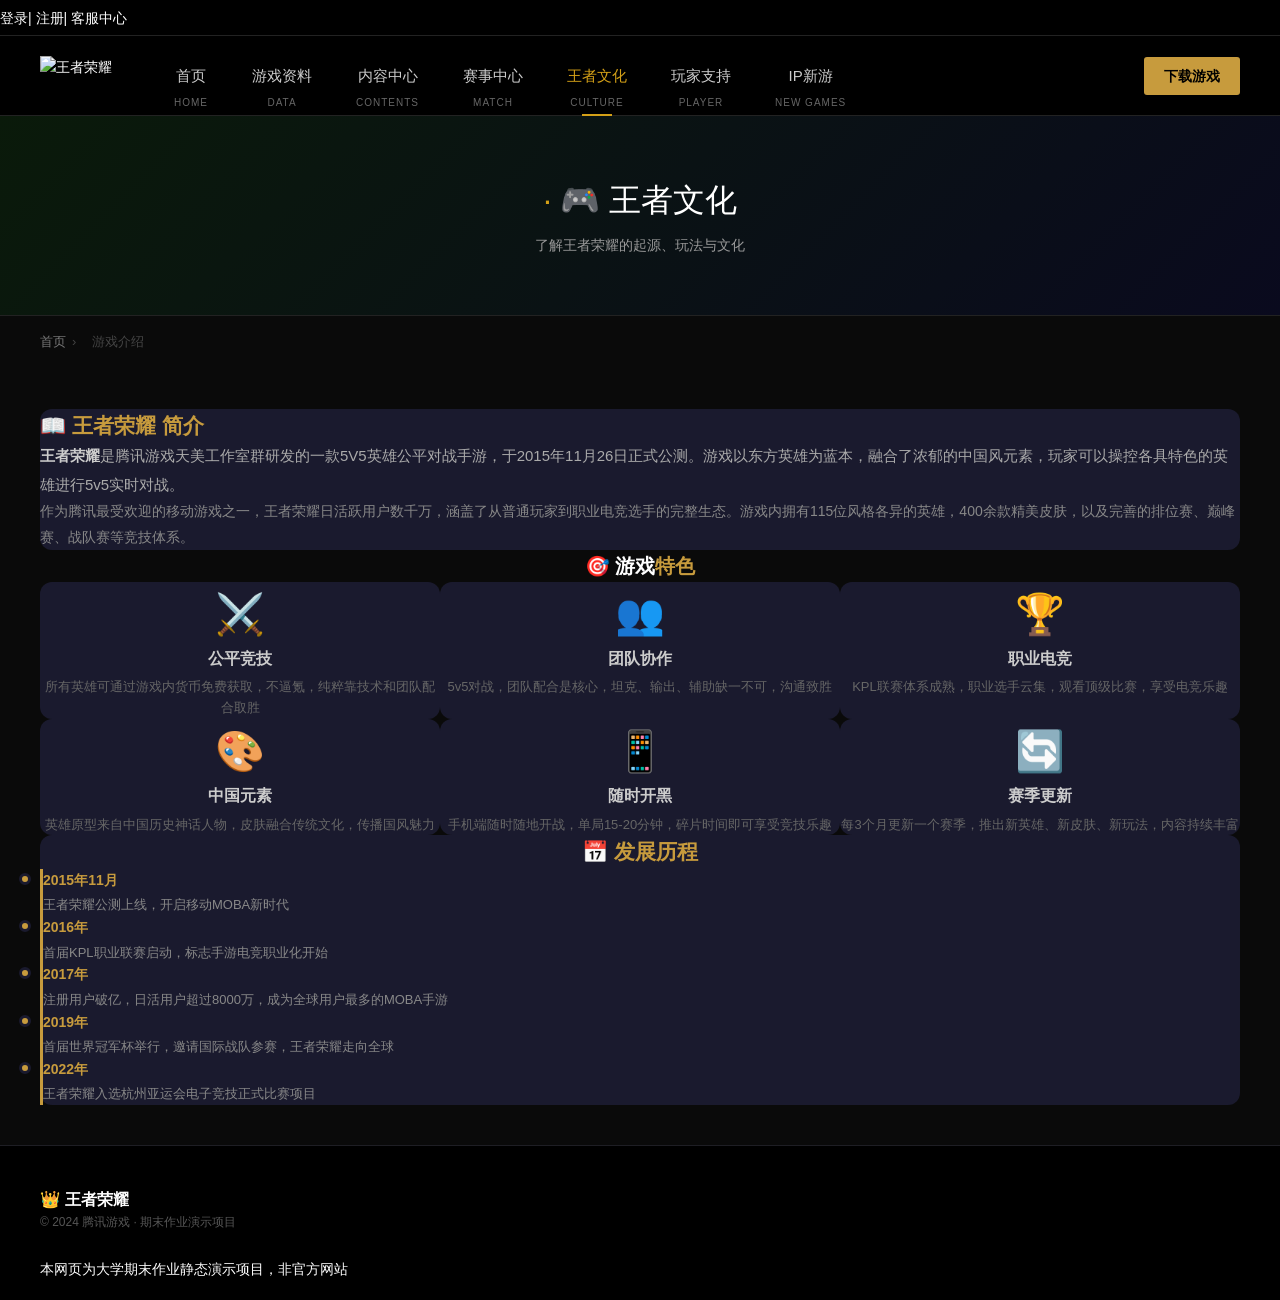
==== commit 87d9d809: "feat: 添加完整移动端响应式适配 移动端适配（375px~767px）： - 顶部工具栏：隐藏 - 主导航：汉堡菜单按钮，展开式下拉导航 - Banner：高度200px - 新闻列表：Tab横向" ====
--- a/about.html
+++ b/about.html
@@ -14,22 +14,29 @@
         <a href="contact.html">客服中心</a>
     </div>
 
+<!-- 主导航 -->
     <header class="header">
-        <div class="container">
-            <nav class="nav">
-                <a href="index.html" class="logo">👑 王者荣耀</a>
+        <div class="container header-inner">
+            <a href="index.html" class="logo">
+                <img src="https://game.gtimg.cn/images/yxzj/web201610/logo.png" alt="王者荣耀" style="height:40px;">
+            </a>
+            <nav class="main-nav">
                 <ul class="nav-list">
-                    <li><a href="index.html"><span>首页</span><span class="nav-en">HOME</span></a></li>
-                    <li><a href="heroes.html"><span>游戏资料</span><span class="nav-en">DATA</span></a></li>
-                    <li><a href="video.html"><span>内容中心</span><span class="nav-en">CONTENTS</span></a></li>
-                    <li><a href="esports.html"><span>赛事中心</span><span class="nav-en">MATCH</span></a></li>
-                    <li><a href="about.html" class="active"><span>王者文化</span><span class="nav-en">CULTURE</span></a></li>
-                    <li><a href="contact.html"><span>玩家支持</span><span class="nav-en">PLAYER</span></a></li>
+                    <li class="nav-item"><a href="index.html"><span>首页</span><span class="nav-en">HOME</span></a></li>
+                    <li class="nav-item"><a href="heroes.html"><span>游戏资料</span><span class="nav-en">DATA</span></a></li>
+                    <li class="nav-item"><a href="video.html"><span>内容中心</span><span class="nav-en">CONTENTS</span></a></li>
+                    <li class="nav-item"><a href="esports.html"><span>赛事中心</span><span class="nav-en">MATCH</span></a></li>
+                    <li class="nav-item"><a href="about.html"><span>王者文化</span><span class="nav-en">CULTURE</span></a></li>
+                    <li class="nav-item"><a href="contact.html"><span>玩家支持</span><span class="nav-en">PLAYER</span></a></li>
+                    <li class="nav-item"><a href="#"><span>IP新游</span><span class="nav-en">NEW GAMES</span></a></li>
                 </ul>
-                <div class="nav-right">
-                    <a href="download.html" class="btn-download-nav">📥 下载游戏</a>
-                </div>
             </nav>
+            <div class="header-right">
+                <a href="download.html" class="btn-download-header">下载游戏</a>
+            </div>
+            <div class="hamburger-btn" onclick="toggleMobileMenu()">
+                <span></span><span></span><span></span>
+            </div>
         </div>
     </header>
 
--- a/style.css
+++ b/style.css
@@ -1,1319 +1,1274 @@
 /* ============================================
-   王者荣耀官网 - 全局样式表 v2
-   对标 pvp.qq.com 官方风格
-   代码简洁，注释详细
+   王者荣耀官网 - 全局样式表 v3
+   完全对标 pvp.qq.com 官方风格
    ============================================ */
 
-/* ---------- 0. CSS变量 ---------- */
+/* ---------- 0. 变量 ---------- */
 :root {
-    --color-primary: #e8a91a;
-    --color-secondary: #1a1a2e;
-    --color-accent: #d4380d;
-    --color-bg-dark: #0d0d1a;
-    --color-bg-light: #f5f5f5;
-    --color-text: #333333;
-    --color-text-light: #888888;
-    --color-text-white: #ffffff;
-    --color-border: #e0e0e0;
-    --color-border-dark: #2a2a3a;
-    --spacing-sm: 8px;
-    --spacing-md: 16px;
-    --spacing-lg: 24px;
-    --spacing-xl: 40px;
-    --radius-sm: 4px;
-    --radius-md: 8px;
-    --radius-lg: 12px;
-}
-
-/* ---------- 1. 基础重置 ---------- */
-* {
-    margin: 0;
-    padding: 0;
-    box-sizing: border-box;
-}
-
+    --bg: #0a0a0a;
+    --bg-section: #111116;
+    --bg-card: #18181f;
+    --color-primary: #c79b3d;
+    --color-primary-dark: #a07a2e;
+    --color-gold: #d4a017;
+    --text-white: #ffffff;
+    --text-gray: #999999;
+    --text-dark: #666666;
+    --border-dark: #2a2a30;
+    --spacing: 20px;
+}
+
+/* ---------- 1. 重置 ---------- */
+* { margin: 0; padding: 0; box-sizing: border-box; }
+html { scroll-behavior: smooth; }
 body {
-    font-family: "Microsoft YaHei", "PingFang SC", sans-serif;
-    font-size: 16px;
+    background: var(--bg);
+    color: var(--text-white);
+    font-family: "Microsoft YaHei", "PingFang SC", "Helvetica Neue", Helvetica, Arial, sans-serif;
+    font-size: 14px;
     line-height: 1.6;
-    color: var(--color-text);
-    background-color: var(--color-bg-light);
-    min-height: 100vh;
-}
-
-a {
-    text-decoration: none;
-    color: inherit;
-}
-
-ul {
-    list-style: none;
-}
-
-img {
-    max-width: 100%;
-    display: block;
-}
-
-/* ---------- 2. 通用布局 ---------- */
+    min-width: unset;
+}
+
+/* ---------- 2. 通用 ---------- */
+a { color: inherit; text-decoration: none; }
+ul { list-style: none; }
+img { display: block; border: 0; }
 .container {
     width: 1200px;
     margin: 0 auto;
-    padding: 0 var(--spacing-md);
-}
-
-.section-title {
-    font-size: 26px;
-    color: var(--color-text-white);
-    text-align: center;
-    margin-bottom: var(--spacing-xl);
-}
-
-.section-title span {
-    color: var(--color-primary);
-}
-
-/* ---------- 3. 顶部工具栏（登录/下载）---------- */
+}
+
+/* ---------- 3. 顶部工具栏 ---------- */
 .top-bar {
-    background-color: var(--color-bg-dark);
+    background: #000;
     height: 36px;
-    display: flex;
-    align-items: center;
-    justify-content: flex-end;
-    padding: 0 var(--spacing-xl);
-    gap: var(--spacing-lg);
-    font-size: 13px;
-}
-
-.top-bar a {
-    color: #aaa;
-    transition: color 0.3s;
-}
-
-.top-bar a:hover {
-    color: var(--color-primary);
-}
-
-.top-bar .split {
-    color: #444;
-}
-
-/* ---------- 4. 主导航栏 ---------- */
-.header {
-    background-color: var(--color-bg-dark);
-    border-top: 2px solid var(--color-primary);
-    position: sticky;
-    top: 0;
-    z-index: 1000;
-}
-
-.nav {
-    display: flex;
-    align-items: center;
-    height: 64px;
+    line-height: 36px;
+    border-bottom: 1px solid #222;
+}
+.top-bar-inner {
+    display: flex;
     justify-content: space-between;
-}
-
-/* Logo */
-.logo {
-    display: flex;
-    align-items: center;
-    color: var(--color-primary);
-    font-size: 20px;
-    font-weight: bold;
-    letter-spacing: 2px;
-    min-width: 180px;
-}
-
-.logo img {
-    height: 36px;
-    margin-right: 8px;
-}
-
-/* 导航链接 - 与官方一致 */
-.nav-list {
-    display: flex;
     align-items: center;
     height: 100%;
 }
-
-.nav-list li {
+.top-bar-left { font-size: 13px; color: #777; }
+.top-bar-right a,
+.top-bar-right span { color: #888; font-size: 13px; }
+.top-bar-right a:hover { color: var(--color-gold); }
+.top-bar-right .split { color: #444; margin: 0 8px; }
+
+/* ---------- 4. 主导航 ---------- */
+.header {
+    background: #000;
+    border-bottom: 1px solid #222;
+    height: 80px;
+}
+.header-inner {
+    display: flex;
+    align-items: center;
+    height: 80px;
+    gap: 40px;
+}
+.logo img {
+    height: 40px;
+    width: auto;
+}
+
+/* 主导航 */
+.main-nav { flex: 1; }
+.nav-list { display: flex; gap: 0; }
+.nav-item a {
+    display: block;
+    padding: 0 22px;
+    height: 80px;
+    line-height: 80px;
+    color: #ccc;
+    font-size: 15px;
+    text-align: center;
+    transition: color 0.2s;
     position: relative;
-    height: 100%;
-    display: flex;
-    flex-direction: column;
-    justify-content: center;
-    text-align: center;
-    width: 100px;
-}
-
-.nav-list li a {
-    display: flex;
-    flex-direction: column;
-    align-items: center;
-    justify-content: center;
-    height: 100%;
-    color: #cccccc;
-    font-size: 14px;
-    transition: all 0.3s;
-    padding: 0 10px;
-}
-
-.nav-list li a .nav-en {
+}
+.nav-item a span:last-child {
+    display: block;
     font-size: 10px;
-    color: #777;
-    margin-top: 2px;
-}
-
-.nav-list li a:hover,
-.nav-list li a.active {
-    color: var(--color-primary);
-    background: rgba(232, 169, 26, 0.1);
-}
-
-.nav-list li a:hover .nav-en,
-.nav-list li a.active .nav-en {
-    color: var(--color-primary);
-}
-
-/* 导航下划线 */
-.nav-list li::after {
+    color: #666;
+    letter-spacing: 1px;
+    line-height: 1;
+    margin-top: -18px;
+}
+.nav-item a:hover,
+.nav-item a.active { color: var(--color-gold); }
+.nav-item a.active::after {
     content: '';
     position: absolute;
     bottom: 0;
     left: 50%;
     transform: translateX(-50%);
-    width: 0;
-    height: 3px;
+    width: 30px;
+    height: 2px;
+    background: var(--color-gold);
+}
+
+/* 导航下载按钮 */
+.header-right { }
+.btn-download-header {
+    display: block;
+    padding: 8px 20px;
     background: var(--color-primary);
-    transition: width 0.3s;
-}
-
-.nav-list li:hover::after,
-.nav-list li.active::after {
-    width: 80%;
-}
-
-/* 右侧下载按钮 */
-.nav-right {
-    display: flex;
-    align-items: center;
-    gap: var(--spacing-md);
-}
-
-.btn-download-nav {
-    display: flex;
-    align-items: center;
-    gap: 6px;
-    background: var(--color-accent);
-    color: white;
-    padding: 8px 20px;
-    border-radius: var(--radius-sm);
+    color: #000;
     font-size: 14px;
     font-weight: bold;
-    transition: background 0.3s;
-}
-
-.btn-download-nav:hover {
-    background: #e84010;
-}
-
-/* ---------- 5. 轮播 Banner ---------- */
-.banner {
+    border-radius: 3px;
+    transition: background 0.2s;
+}
+.btn-download-header:hover { background: var(--color-gold); }
+
+/* ---------- 5. Banner 轮播 ---------- */
+.home-banner {
+    height: 480px;
+    overflow: hidden;
     position: relative;
-    width: 100%;
-    height: 520px;
-    overflow: hidden;
-    background: var(--color-bg-dark);
-}
-
+    background: #000;
+}
 .banner-slides {
     display: flex;
     height: 100%;
     transition: transform 0.5s ease;
 }
-
 .banner-slide {
-    min-width: 100%;
+    flex: 0 0 100%;
     height: 100%;
-    position: relative;
-}
-
+}
 .banner-slide img {
     width: 100%;
     height: 100%;
     object-fit: cover;
 }
-
-.banner-overlay {
-    position: absolute;
-    top: 0;
-    left: 0;
-    width: 100%;
-    height: 100%;
-    background: linear-gradient(90deg, rgba(13,13,26,0.9) 0%, rgba(13,13,26,0.4) 50%, transparent 100%);
-}
-
-.banner-content {
-    position: absolute;
-    left: 8%;
-    top: 50%;
-    transform: translateY(-50%);
-    z-index: 2;
-    color: var(--color-text-white);
-}
-
-.banner-content h1 {
-    font-size: 52px;
-    margin-bottom: var(--spacing-md);
-    text-shadow: 2px 2px 8px rgba(0,0,0,0.6);
-}
-
-.banner-content p {
-    font-size: 18px;
-    margin-bottom: var(--spacing-lg);
-    color: #ccc;
-}
-
-.banner-content .btn-primary {
-    background: var(--color-primary);
-    color: #1a1a1a;
-    padding: 12px 36px;
-    border-radius: var(--radius-sm);
-    font-size: 16px;
-    font-weight: bold;
-    display: inline-block;
-    transition: all 0.3s;
-    border: none;
-    cursor: pointer;
-}
-
-.banner-content .btn-primary:hover {
-    background: #ffb933;
-    transform: translateY(-2px);
-}
-
 .banner-dots {
     position: absolute;
     bottom: 20px;
     left: 50%;
     transform: translateX(-50%);
     display: flex;
-    gap: 10px;
-    z-index: 2;
-}
-
+    gap: 8px;
+}
 .banner-dots span {
-    width: 14px;
-    height: 14px;
+    width: 8px;
+    height: 8px;
     border-radius: 50%;
-    background: rgba(255,255,255,0.3);
-    cursor: pointer;
-    transition: all 0.3s;
-}
-
-.banner-dots span.active {
-    background: var(--color-primary);
-    width: 36px;
-    border-radius: 7px;
-}
-
-.banner-arrow {
+    background: rgba(255,255,255,0.4);
+    cursor: pointer;
+}
+.banner-dots span.active { background: var(--color-gold); }
+
+/* ---------- 6. 主内容区域 ---------- */
+.home-main { background: var(--bg); }
+.home-section {
+    padding: 40px 0;
+    border-bottom: 1px solid #1e1e24;
+}
+
+/* 小节标题 */
+.section-header {
+    display: flex;
+    justify-content: space-between;
+    align-items: center;
+    margin-bottom: 24px;
+}
+.section-header h2 {
+    font-size: 20px;
+    color: var(--text-white);
+    font-weight: normal;
+}
+.section-header h2::before {
+    content: '·';
+    color: var(--color-gold);
+    margin-right: 6px;
+    font-size: 24px;
+}
+.section-more {
+    color: var(--text-gray);
+    font-size: 13px;
+}
+.section-more:hover { color: var(--color-gold); }
+
+/* ---------- 7. 新闻中心（官方风格：无图片）---------- */
+.news-center { background: var(--bg); }
+
+.news-tab-bar {
+    display: flex;
+    align-items: center;
+    height: 44px;
+    border-bottom: 2px solid #2a2a30;
+    margin-bottom: 16px;
+    gap: 0;
+}
+.news-tab-bar a {
+    padding: 0 20px;
+    height: 44px;
+    line-height: 44px;
+    font-size: 15px;
+    color: #888;
+    border-bottom: 2px solid transparent;
+    margin-bottom: -2px;
+    transition: all 0.2s;
+}
+.news-tab-bar a:hover { color: var(--text-white); }
+.news-tab-bar a.active {
+    color: var(--color-gold);
+    border-bottom-color: var(--color-gold);
+}
+.news-tab-bar .news-more {
+    margin-left: auto;
+    color: var(--text-gray);
+    font-size: 13px;
+}
+
+.news-list-official {
+    display: flex;
+    flex-direction: column;
+    gap: 0;
+}
+.news-row {
+    display: flex;
+    align-items: center;
+    padding: 12px 0;
+    border-bottom: 1px solid #1e1e24;
+    gap: 12px;
+    transition: background 0.2s;
+}
+.news-row:hover { background: rgba(255,255,255,0.02); padding-left: 8px; }
+.news-tag {
+    font-size: 12px;
+    padding: 2px 8px;
+    border-radius: 2px;
+    background: var(--color-gold);
+    color: #000;
+    font-weight: bold;
+    flex-shrink: 0;
+    min-width: 48px;
+    text-align: center;
+}
+.news-title {
+    flex: 1;
+    font-size: 15px;
+    color: var(--text-white);
+}
+.news-date {
+    color: var(--text-dark);
+    font-size: 13px;
+    flex-shrink: 0;
+}
+
+/* ---------- 8. 最新皮肤 ---------- */
+.skin-section { background: var(--bg-section); }
+
+.skin-showcase {
+    display: grid;
+    grid-template-columns: 1fr 1fr;
+    gap: 16px;
+}
+
+/* 主皮肤 */
+.skin-main-card {
+    position: relative;
+    height: 300px;
+    border-radius: 4px;
+    overflow: hidden;
+    cursor: pointer;
+}
+.skin-main-img {
+    width: 100%;
+    height: 100%;
+    position: relative;
+}
+.skin-main-img img {
+    width: 100%;
+    height: 100%;
+    object-fit: cover;
+    transition: transform 0.4s;
+}
+.skin-main-card:hover .skin-main-img img { transform: scale(1.03); }
+.skin-hover-btn {
     position: absolute;
-    top: 50%;
-    transform: translateY(-50%);
-    width: 44px;
-    height: 80px;
-    background: rgba(0,0,0,0.4);
-    display: flex;
-    align-items: center;
-    justify-content: center;
-    color: white;
-    font-size: 28px;
-    cursor: pointer;
-    z-index: 2;
-    transition: background 0.3s;
-    user-select: none;
-}
-
-.banner-arrow:hover {
-    background: var(--color-primary);
-    color: #1a1a1a;
-}
-
-.banner-arrow.prev { left: 0; border-radius: 0 8px 8px 0; }
-.banner-arrow.next { right: 0; border-radius: 8px 0 0 8px; }
-
-/* ---------- 6. 内容区通用样式 ---------- */
-.main-content {
-    background: var(--color-bg-dark);
-    padding: var(--spacing-xl) 0;
-}
-
-.main-content h2 {
-    color: var(--color-text-white);
-    font-size: 22px;
-    margin-bottom: var(--spacing-lg);
-}
-
-.main-content h2 .highlight {
-    color: var(--color-primary);
-}
-
-/* ---------- 7. 新闻模块（与官方一致的Tab）---------- */
-.news-module {
-    margin-bottom: var(--spacing-xl);
-}
-
-.news-tabs {
-    display: flex;
-    align-items: center;
-    gap: 0;
-    border-bottom: 1px solid #333;
-    margin-bottom: var(--spacing-md);
-}
-
-.news-tabs a {
-    padding: 8px 20px;
-    color: #888;
-    font-size: 14px;
-    border-bottom: 2px solid transparent;
-    transition: all 0.3s;
-}
-
-.news-tabs a:hover,
-.news-tabs a.active {
-    color: var(--color-primary);
-    border-bottom-color: var(--color-primary);
-}
-
-.news-tabs .more {
-    margin-left: auto;
-    color: #666;
+    bottom: 16px;
+    right: 16px;
+    padding: 6px 16px;
+    background: rgba(0,0,0,0.7);
+    border: 1px solid var(--color-gold);
+    color: var(--color-gold);
     font-size: 13px;
-}
-
-.news-tabs .more:hover {
-    color: var(--color-primary);
-}
-
-.news-grid {
-    display: grid;
-    grid-template-columns: repeat(5, 1fr);
-    gap: var(--spacing-md);
-}
-
-.news-item {
-    background: #1a1a2e;
-    border-radius: var(--radius-md);
-    overflow: hidden;
-    transition: transform 0.3s;
-    cursor: pointer;
-}
-
-.news-item:hover {
-    transform: translateY(-4px);
-}
-
-.news-item img {
-    width: 100%;
-    height: 130px;
-    object-fit: cover;
-}
-
-.news-item-info {
-    padding: var(--spacing-sm);
-}
-
-.news-item-info .tag {
-    display: inline-block;
-    background: var(--color-accent);
-    color: white;
-    font-size: 10px;
-    padding: 1px 6px;
     border-radius: 3px;
-    margin-bottom: 4px;
-}
-
-.news-item-info .title {
-    color: #ccc;
-    font-size: 13px;
-    line-height: 1.4;
-    display: -webkit-box;
-    -webkit-line-clamp: 2;
-    -webkit-box-orient: vertical;
-    overflow: hidden;
-}
-
-.news-item-info .date {
-    color: #555;
-    font-size: 11px;
-    margin-top: 4px;
-}
-
-/* ---------- 8. 英雄攻略模块 ---------- */
-.hero-guide {
-    display: grid;
-    grid-template-columns: 1fr 1fr 1fr;
-    gap: var(--spacing-lg);
-}
-
-.hero-card {
-    background: #1a1a2e;
-    border-radius: var(--radius-md);
-    overflow: hidden;
-    position: relative;
-    cursor: pointer;
-    transition: transform 0.3s;
-}
-
-.hero-card:hover {
-    transform: translateY(-4px);
-}
-
-.hero-card img {
-    width: 100%;
-    height: 300px;
-    object-fit: cover;
-}
-
-.hero-card-overlay {
+}
+.skin-main-info {
     position: absolute;
     bottom: 0;
     left: 0;
-    width: 100%;
-    padding: var(--spacing-md);
-    background: linear-gradient(transparent, rgba(0,0,0,0.95));
-    color: white;
-}
-
-.hero-card-overlay h3 {
+    right: 0;
+    padding: 16px;
+    background: linear-gradient(transparent, rgba(0,0,0,0.9));
+}
+.skin-level {
+    font-size: 12px;
+    padding: 2px 8px;
+    background: var(--color-gold);
+    color: #000;
+    font-weight: bold;
+    border-radius: 2px;
+}
+.skin-main-info h3 {
     font-size: 18px;
-    margin-bottom: 4px;
-}
-
-.hero-card-overlay p {
+    margin-top: 6px;
+    color: #fff;
+}
+.skin-main-info p { color: #aaa; font-size: 13px; }
+
+/* 次皮肤列表 */
+.skin-sub-list {
+    display: grid;
+    grid-template-columns: 1fr 1fr;
+    grid-template-rows: 1fr 1fr;
+    gap: 16px;
+}
+.skin-sub-card {
+    background: var(--bg-card);
+    border-radius: 4px;
+    overflow: hidden;
+    cursor: pointer;
+    display: flex;
+    flex-direction: column;
+}
+.skin-sub-card img {
+    width: 100%;
+    height: 110px;
+    object-fit: cover;
+    transition: transform 0.4s;
+}
+.skin-sub-card:hover img { transform: scale(1.05); }
+.skin-sub-info {
+    padding: 10px;
+    display: flex;
+    justify-content: space-between;
+    align-items: center;
+}
+.skin-sub-info span:first-child {
     font-size: 13px;
-    color: #aaa;
-}
-
-.hero-tag {
-    display: inline-block;
-    background: var(--color-primary);
-    color: #000;
-    font-size: 10px;
-    padding: 2px 8px;
-    border-radius: 10px;
-    font-weight: bold;
-    margin-right: 4px;
-}
-
-/* ---------- 9. 最新皮肤/英雄 模块 ---------- */
-.skin-hero-module {
-    display: grid;
-    grid-template-columns: 2fr 1fr 1fr;
-    gap: var(--spacing-md);
-    margin-top: var(--spacing-lg);
-}
-
-.skin-hero-card {
-    position: relative;
-    border-radius: var(--radius-md);
+    color: #ccc;
+}
+.skin-level-tag {
+    font-size: 11px;
+    padding: 2px 6px;
+    background: #333;
+    color: var(--color-gold);
+    border-radius: 2px;
+}
+
+/* ---------- 9. 最新英雄 ---------- */
+.hero-section { background: var(--bg); }
+
+.hero-list-official {
+    display: flex;
+    gap: 16px;
+}
+.hero-item-card {
+    flex: 1;
+    background: var(--bg-card);
+    border-radius: 4px;
     overflow: hidden;
     cursor: pointer;
-    background: #1a1a2e;
-}
-
-.skin-hero-card:first-child {
-    height: 360px;
-}
-
-.skin-hero-card img {
+    transition: transform 0.3s;
+}
+.hero-item-card:hover { transform: translateY(-4px); }
+.hero-item-img {
+    height: 180px;
+    overflow: hidden;
+}
+.hero-item-img img {
     width: 100%;
     height: 100%;
     object-fit: cover;
-}
-
-.skin-hero-card .label {
-    position: absolute;
-    top: 12px;
-    left: 12px;
-    background: var(--color-primary);
-    color: #000;
-    font-size: 12px;
-    padding: 4px 10px;
-    border-radius: 4px;
-    font-weight: bold;
-}
-
-.skin-hero-card .info {
+    transition: transform 0.4s;
+}
+.hero-item-card:hover .hero-item-img img { transform: scale(1.05); }
+.hero-item-info {
+    padding: 14px;
+    text-align: center;
+}
+.hero-item-info h3 { font-size: 16px; color: #fff; margin-bottom: 4px; }
+.hero-item-info p { font-size: 12px; color: #888; }
+
+/* ---------- 10. 内容中心 ---------- */
+.content-center-section { background: var(--bg-section); }
+
+.content-center-grid {
+    display: grid;
+    grid-template-columns: 1fr 1fr;
+    gap: 16px;
+}
+.content-card-type {
+    position: relative;
+    height: 200px;
+    border-radius: 4px;
+    overflow: hidden;
+    cursor: pointer;
+}
+.content-card-type img {
+    width: 100%;
+    height: 100%;
+    object-fit: cover;
+    transition: transform 0.4s;
+}
+.content-card-type:hover img { transform: scale(1.05); }
+.content-card-label {
     position: absolute;
     bottom: 0;
     left: 0;
-    width: 100%;
-    padding: var(--spacing-md);
+    right: 0;
+    padding: 14px;
+    background: linear-gradient(transparent, rgba(0,0,0,0.85));
+    font-size: 16px;
+    color: #fff;
+}
+
+/* ---------- 11. 英雄攻略（详细）---------- */
+.hero-guide-section { background: var(--bg); }
+
+.hero-guide-main {
+    display: grid;
+    grid-template-columns: 240px 1fr;
+    gap: 24px;
+    background: var(--bg-card);
+    border-radius: 4px;
+    overflow: hidden;
+}
+.hero-guide-left {
+    position: relative;
+    height: 360px;
+}
+.hero-guide-left img {
+    width: 100%;
+    height: 100%;
+    object-fit: cover;
+}
+.hero-guide-name {
+    position: absolute;
+    bottom: 0;
+    left: 0;
+    right: 0;
+    padding: 16px;
     background: linear-gradient(transparent, rgba(0,0,0,0.9));
-    color: white;
-}
-
-.skin-hero-card .info h4 {
-    font-size: 16px;
-}
-
-.skin-hero-card .info p {
+}
+.hero-guide-name h3 { font-size: 20px; color: #fff; }
+.hero-guide-name p { font-size: 13px; color: #aaa; margin-top: 4px; }
+
+.hero-guide-right {
+    padding: 24px;
+    display: flex;
+    flex-direction: column;
+    gap: 24px;
+}
+
+/* 出装 */
+.guide-builds {
+    background: #0d0d12;
+    border-radius: 4px;
+    padding: 16px;
+}
+.guide-build-title {
+    display: flex;
+    justify-content: space-between;
+    align-items: center;
+    margin-bottom: 14px;
+}
+.guide-build-title > span:first-child {
+    font-size: 14px;
+    color: var(--color-gold);
+}
+.guide-build-tabs { display: flex; gap: 8px; }
+.guide-build-tabs a {
+    padding: 3px 10px;
     font-size: 12px;
-    color: #aaa;
-}
-
-/* ---------- 10. 赛事模块 ---------- */
-.esports-module {
-    margin-top: var(--spacing-lg);
-}
-
-.esports-cards {
+    color: #888;
+    border: 1px solid #333;
+    border-radius: 2px;
+}
+.guide-build-tabs a.active,
+.guide-build-tabs a:hover {
+    border-color: var(--color-gold);
+    color: var(--color-gold);
+}
+.guide-items {
+    display: flex;
+    gap: 8px;
+}
+.guide-item {
+    width: 52px;
+    height: 52px;
+    background: #1a1a24;
+    border-radius: 4px;
+    overflow: hidden;
+    display: flex;
+    align-items: center;
+    justify-content: center;
+}
+.guide-item img { width: 36px; height: 36px; }
+
+/* 技能 */
+.guide-skills {
+    display: flex;
+    gap: 16px;
+}
+.guide-skill-row {
+    flex: 1;
+    background: #0d0d12;
+    padding: 12px;
+    border-radius: 4px;
+}
+.guide-skill-label {
+    display: block;
+    font-size: 11px;
+    color: #666;
+    margin-bottom: 4px;
+}
+.guide-skill-name { font-size: 13px; color: #ccc; }
+
+/* ---------- 12. 赛事中心 ---------- */
+.esports-home-section { background: var(--bg-section); }
+
+.esports-home-grid {
     display: grid;
     grid-template-columns: repeat(4, 1fr);
-    gap: var(--spacing-md);
-}
-
-.esports-card {
-    background: #1a1a2e;
-    border-radius: var(--radius-md);
+    gap: 16px;
+}
+.esports-home-card {
+    position: relative;
+    height: 180px;
+    border-radius: 4px;
     overflow: hidden;
-    transition: transform 0.3s;
-    cursor: pointer;
-}
-
-.esports-card:hover {
-    transform: translateY(-4px);
-}
-
-.esports-card img {
-    width: 100%;
-    height: 140px;
+    cursor: pointer;
+}
+.esports-home-card img {
+    width: 100%;
+    height: 100%;
     object-fit: cover;
-}
-
-.esports-card-info {
-    padding: var(--spacing-sm);
-}
-
-.esports-card-info h4 {
-    color: #ccc;
-    font-size: 14px;
-    margin-bottom: 4px;
-}
-
-.esports-card-info p {
-    color: #666;
+    transition: transform 0.4s;
+}
+.esports-home-card:hover img { transform: scale(1.05); }
+.esports-home-overlay {
+    position: absolute;
+    bottom: 0;
+    left: 0;
+    right: 0;
+    padding: 14px;
+    background: linear-gradient(transparent, rgba(0,0,0,0.9));
+}
+.esports-home-overlay h4 { font-size: 14px; color: #fff; }
+.esports-home-overlay p { font-size: 12px; color: #888; margin-top: 4px; }
+
+/* ---------- 13. Footer ---------- */
+.footer {
+    background: #000;
+    border-top: 1px solid #1e1e24;
+    padding: 40px 0 20px;
+}
+.footer-content { margin-bottom: 24px; }
+.footer-left p { color: #555; font-size: 12px; line-height: 1.8; }
+.footer-left img { margin-bottom: 10px; }
+.footer-bottom-center {
+    text-align: center;
+    padding-top: 16px;
+    border-top: 1px solid #1e1e24;
+    color: #444;
     font-size: 12px;
 }
 
-/* ---------- 11. 内容中心模块 ---------- */
-.content-module {
-    margin-top: var(--spacing-lg);
-}
-
-.content-cards {
-    display: grid;
-    grid-template-columns: 1fr 1fr;
-    gap: var(--spacing-lg);
-}
-
-.content-card {
-    background: #1a1a2e;
-    border-radius: var(--radius-md);
-    overflow: hidden;
-    display: flex;
-    cursor: pointer;
-    transition: transform 0.3s;
-}
-
-.content-card:hover {
-    transform: translateY(-4px);
-}
-
-.content-card img {
-    width: 200px;
-    height: 140px;
-    object-fit: cover;
-}
-
-.content-card-info {
-    padding: var(--spacing-md);
-    display: flex;
-    flex-direction: column;
-    justify-content: center;
-}
-
-.content-card-info h4 {
-    color: var(--color-primary);
-    font-size: 16px;
-    margin-bottom: 6px;
-}
-
-.content-card-info p {
+/* ---------- 14. 回顶部 ---------- */
+.back-to-top {
+    position: fixed;
+    bottom: 40px;
+    right: 40px;
+    width: 44px;
+    height: 44px;
+    background: #222;
     color: #888;
-    font-size: 13px;
-}
-
-/* ---------- 12. 底部 Footer ---------- */
-.footer {
-    background-color: var(--color-bg-dark);
-    color: #666;
-    padding: var(--spacing-xl) 0 var(--spacing-lg);
-    border-top: 1px solid #222;
-}
-
-.footer-content {
-    display: flex;
-    justify-content: space-between;
-    gap: var(--spacing-xl);
-    margin-bottom: var(--spacing-lg);
-}
-
-.footer-left h3 {
-    color: var(--color-primary);
-    font-size: 18px;
-    margin-bottom: var(--spacing-sm);
-}
-
-.footer-left p {
-    font-size: 13px;
-    line-height: 1.8;
-    color: #555;
-}
-
-.footer-links {
-    display: flex;
-    gap: var(--spacing-xl);
-}
-
-.footer-links div h4 {
-    color: #888;
-    margin-bottom: var(--spacing-md);
-    font-size: 14px;
-}
-
-.footer-links div a {
-    display: block;
-    color: #555;
-    font-size: 13px;
-    margin-bottom: 6px;
-    transition: color 0.3s;
-}
-
-.footer-links div a:hover {
-    color: var(--color-primary);
-}
-
-.footer-bottom {
+    font-size: 20px;
     text-align: center;
-    padding-top: var(--spacing-lg);
-    border-top: 1px solid #1e1e1e;
-    font-size: 12px;
-    color: #444;
-}
-
-.footer-bottom a {
-    color: #555;
-}
-
-.footer-bottom a:hover {
-    color: var(--color-primary);
-}
-
-/* ---------- 13. 英雄列表页 ---------- */
+    line-height: 44px;
+    border-radius: 50%;
+    cursor: pointer;
+    display: none;
+    transition: all 0.3s;
+    z-index: 100;
+}
+.back-to-top:hover { background: var(--color-primary); color: #000; }
+.back-to-top.show { display: block; }
+
+/* ---------- 15. 页面 Banner（内页） ---------- */
 .page-banner {
-    height: 260px;
-    background: linear-gradient(135deg, #0d0d1a 0%, #1a0f00 100%);
+    height: 200px;
+    background: linear-gradient(135deg, #0a0a0a 0%, #1a1208 100%);
     display: flex;
     flex-direction: column;
     align-items: center;
     justify-content: center;
-    color: white;
     text-align: center;
-}
-
-.page-banner h1 {
-    font-size: 38px;
-    color: var(--color-primary);
-    margin-bottom: var(--spacing-sm);
-}
-
-.page-banner p {
-    font-size: 15px;
-    color: #777;
-}
-
+    border-bottom: 1px solid #222;
+}
+.page-banner h1 { font-size: 32px; font-weight: normal; margin-bottom: 8px; }
+.page-banner h1::before {
+    content: '·';
+    color: var(--color-gold);
+    margin-right: 8px;
+}
+.page-banner p { color: var(--text-gray); font-size: 14px; }
+
+/* 面包屑 */
 .breadcrumb {
-    padding: var(--spacing-md) 0;
+    padding: 16px 0;
     font-size: 13px;
-    color: #666;
-}
-
-.breadcrumb a {
-    color: #888;
-}
-
-.breadcrumb a:hover {
-    color: var(--color-primary);
-}
-
-.breadcrumb span {
-    margin: 0 8px;
-}
+    color: #555;
+}
+.breadcrumb a { color: #777; }
+.breadcrumb a:hover { color: var(--color-gold); }
+.breadcrumb span { margin: 0 6px; color: #444; }
+
+/* ---------- 16. 内页主内容 ---------- */
+.main-content { padding: 40px 0; background: var(--bg); }
 
 /* 筛选栏 */
 .filter-bar {
     display: flex;
-    gap: var(--spacing-md);
-    justify-content: center;
-    margin-bottom: var(--spacing-xl);
-    flex-wrap: wrap;
-}
-
+    gap: 0;
+    border-bottom: 2px solid #2a2a30;
+    margin-bottom: 30px;
+}
 .filter-btn {
-    padding: 8px 20px;
-    border-radius: 20px;
-    border: 1px solid #333;
-    background: transparent;
-    cursor: pointer;
+    padding: 0 24px;
+    height: 44px;
+    line-height: 44px;
     font-size: 14px;
-    transition: all 0.3s;
     color: #888;
-}
-
-.filter-btn:hover,
+    background: none;
+    border: none;
+    border-bottom: 2px solid transparent;
+    margin-bottom: -2px;
+    cursor: pointer;
+    transition: all 0.2s;
+}
+.filter-btn:hover { color: #ccc; }
 .filter-btn.active {
-    background: var(--color-primary);
-    border-color: var(--color-primary);
-    color: #000;
-    font-weight: bold;
+    color: var(--color-gold);
+    border-bottom-color: var(--color-gold);
 }
 
 /* 英雄网格 */
 .hero-grid {
     display: grid;
-    grid-template-columns: repeat(auto-fill, minmax(220px, 1fr));
-    gap: var(--spacing-md);
-}
-
+    grid-template-columns: repeat(auto-fill, minmax(150px, 1fr));
+    gap: 16px;
+}
 .hero-card-wrap {
-    position: relative;
-    border-radius: var(--radius-md);
+    background: var(--bg-card);
+    border-radius: 4px;
     overflow: hidden;
     cursor: pointer;
     transition: transform 0.3s;
-    background: #1a1a2e;
-}
-
-.hero-card-wrap:hover {
-    transform: translateY(-4px);
-}
-
+}
+.hero-card-wrap:hover { transform: translateY(-4px); }
 .hero-card-wrap img {
     width: 100%;
-    height: 280px;
+    height: 160px;
     object-fit: cover;
-    display: block;
-}
-
+}
 .hero-card-info {
-    position: absolute;
-    bottom: 0;
-    left: 0;
-    width: 100%;
-    padding: var(--spacing-md);
-    background: linear-gradient(transparent, rgba(0,0,0,0.9));
-    color: white;
-}
-
-.hero-card-info h3 {
-    font-size: 16px;
-    margin-bottom: 4px;
-}
-
-.hero-card-info p {
-    font-size: 12px;
-    color: #aaa;
-}
-
-/* ---------- 14. 英雄详情页 ---------- */
-.hero-detail-section {
-    background: var(--color-bg-dark);
-    padding: var(--spacing-xl) 0;
-}
-
-.hero-detail-wrapper {
-    display: flex;
-    gap: var(--spacing-xl);
-}
-
-.hero-detail-left {
-    flex: 0 0 380px;
-}
-
-.hero-detail-left img {
-    width: 100%;
-    border-radius: var(--radius-md);
-    box-shadow: 0 4px 20px rgba(0,0,0,0.3);
-}
-
-.hero-detail-right {
-    flex: 1;
-    color: white;
-}
-
-.hero-detail-right h2 {
-    font-size: 30px;
-    color: var(--color-primary);
-    margin-bottom: 4px;
-}
-
-.hero-detail-right .hero-subtitle {
-    color: #888;
-    margin-bottom: var(--spacing-lg);
-    font-size: 15px;
-}
-
-.hero-stats {
-    display: grid;
-    grid-template-columns: repeat(4, 1fr);
-    gap: var(--spacing-md);
-    margin-bottom: var(--spacing-lg);
-}
-
-.hero-stat {
-    background: #1a1a2e;
-    border-radius: var(--radius-md);
-    padding: var(--spacing-md);
+    padding: 12px;
     text-align: center;
 }
-
-.hero-stat label {
-    display: block;
-    font-size: 12px;
-    color: #666;
-    margin-bottom: 4px;
-}
-
-.hero-stat .value {
-    font-size: 22px;
-    font-weight: bold;
-    color: var(--color-accent);
-}
-
-.hero-skills {
-    margin-top: var(--spacing-lg);
-}
-
-.hero-skills h3 {
-    font-size: 16px;
-    margin-bottom: var(--spacing-md);
-    color: var(--color-primary);
-}
-
-.skill-item {
-    display: flex;
-    gap: var(--spacing-md);
-    background: #1a1a2e;
-    border-radius: var(--radius-md);
-    padding: var(--spacing-md);
-    margin-bottom: var(--spacing-md);
-}
-
-.skill-item img {
-    width: 72px;
-    height: 72px;
-    border-radius: var(--radius-sm);
+.hero-card-info h3 { font-size: 15px; color: #fff; margin-bottom: 4px; }
+.hero-card-info p { font-size: 12px; color: #888; }
+.hero-tag {
+    display: inline-block;
+    font-size: 11px;
+    padding: 1px 6px;
+    background: #333;
+    color: var(--color-gold);
+    border-radius: 2px;
+    margin-right: 4px;
+}
+
+/* ---------- 17. 新闻列表（内页） ---------- */
+.news-list { display: flex; flex-direction: column; gap: 0; }
+.news-list-item {
+    display: flex;
+    gap: 20px;
+    padding: 16px 0;
+    border-bottom: 1px solid #1e1e24;
+    cursor: pointer;
+    transition: background 0.2s;
+}
+.news-list-item:hover { background: rgba(255,255,255,0.02); }
+.news-list-item img {
+    width: 160px;
+    height: 100px;
     object-fit: cover;
-}
-
-.skill-item-info h4 {
-    font-size: 15px;
-    margin-bottom: 4px;
-    color: #ccc;
-}
-
-.skill-item-info p {
-    font-size: 13px;
-    color: #777;
-    line-height: 1.6;
-}
-
-/* ---------- 15. 新闻列表页 ---------- */
-.news-list {
-    max-width: 900px;
-    margin: 0 auto;
-}
-
-.news-list-item {
-    display: flex;
-    gap: var(--spacing-lg);
-    padding: var(--spacing-lg);
-    background: #1a1a2e;
-    border-radius: var(--radius-md);
-    margin-bottom: var(--spacing-md);
-    transition: transform 0.3s;
-    cursor: pointer;
-}
-
-.news-list-item:hover {
-    transform: translateX(4px);
-}
-
-.news-list-item img {
-    width: 200px;
-    height: 130px;
-    border-radius: var(--radius-sm);
-    object-fit: cover;
+    border-radius: 4px;
     flex-shrink: 0;
 }
-
-.news-list-item-content h3 {
-    font-size: 17px;
-    margin-bottom: 8px;
-    color: #ccc;
-}
-
-.news-list-item-content p {
-    font-size: 13px;
-    color: #777;
-    line-height: 1.6;
-    margin-bottom: 8px;
-}
-
-.news-meta {
-    font-size: 12px;
-    color: #555;
-}
-
-.news-meta .tag {
-    display: inline-block;
-    padding: 1px 8px;
-    border-radius: 3px;
-    margin-right: 8px;
-}
-
-/* ---------- 16. 表单样式 ---------- */
-.form-box {
-    background: #1a1a2e;
-    border-radius: var(--radius-md);
-    padding: var(--spacing-xl);
-    max-width: 600px;
-    margin: 0 auto;
-}
-
-.form-box h2 {
-    text-align: center;
-    color: var(--color-primary);
-    margin-bottom: var(--spacing-xl);
-    font-size: 22px;
-}
-
-.form-group {
-    margin-bottom: var(--spacing-lg);
-}
-
-.form-group label {
-    display: block;
-    font-size: 13px;
-    margin-bottom: 6px;
-    color: #888;
-}
-
-.form-group input,
-.form-group textarea,
-.form-group select {
-    width: 100%;
-    padding: 10px 14px;
-    border: 1px solid #333;
-    border-radius: var(--radius-sm);
-    font-size: 14px;
-    font-family: inherit;
-    background: #0d0d1a;
-    color: #ccc;
-    transition: border-color 0.3s;
-}
-
-.form-group input:focus,
-.form-group textarea:focus,
-.form-group select:focus {
-    outline: none;
-    border-color: var(--color-primary);
-}
-
-.form-group textarea {
-    height: 120px;
-    resize: vertical;
-}
-
-.btn-submit {
-    width: 100%;
-    padding: 12px;
-    background: var(--color-primary);
-    color: #000;
-    border: none;
-    border-radius: var(--radius-sm);
-    font-size: 16px;
-    font-weight: bold;
-    cursor: pointer;
-    transition: background 0.3s;
-}
-
-.btn-submit:hover {
-    background: #ffb933;
-}
-
-/* ---------- 17. 视频/赛事卡片 ---------- */
+.news-list-item-content { flex: 1; }
+.news-list-item-content h3 { font-size: 16px; color: #fff; margin-bottom: 6px; }
+.news-list-item-content p { font-size: 13px; color: #666; margin-bottom: 8px; line-height: 1.5; }
+.news-meta { display: flex; gap: 8px; align-items: center; font-size: 12px; color: #555; }
+.news-meta .tag { padding: 2px 8px; border-radius: 2px; font-size: 11px; }
+
+/* ---------- 18. 视频网格 ---------- */
 .video-grid {
     display: grid;
     grid-template-columns: repeat(3, 1fr);
-    gap: var(--spacing-lg);
-}
-
+    gap: 20px;
+}
 .video-card {
-    background: #1a1a2e;
-    border-radius: var(--radius-md);
+    background: var(--bg-card);
+    border-radius: 4px;
     overflow: hidden;
+    cursor: pointer;
     transition: transform 0.3s;
 }
-
-.video-card:hover {
-    transform: translateY(-4px);
-}
-
+.video-card:hover { transform: translateY(-4px); }
 .video-thumbnail {
     position: relative;
     height: 160px;
     overflow: hidden;
 }
-
 .video-thumbnail img {
     width: 100%;
     height: 100%;
     object-fit: cover;
 }
-
 .video-play-icon {
     position: absolute;
     top: 50%;
     left: 50%;
     transform: translate(-50%, -50%);
-    width: 46px;
-    height: 46px;
-    background: rgba(232, 169, 26, 0.9);
+    width: 44px;
+    height: 44px;
+    background: rgba(0,0,0,0.6);
+    border: 2px solid rgba(255,255,255,0.8);
     border-radius: 50%;
-    display: flex;
-    align-items: center;
-    justify-content: center;
-    color: white;
+    color: #fff;
     font-size: 18px;
-}
-
-.video-card-body {
-    padding: var(--spacing-sm);
-}
-
-.video-card-body h3 {
-    font-size: 14px;
-    color: #ccc;
-}
-
-.video-card-body p {
-    font-size: 12px;
-    color: #555;
-}
-
-/* ---------- 18. 下载页样式 ---------- */
-.download-platforms {
-    display: flex;
-    justify-content: center;
-    gap: var(--spacing-xl);
-    flex-wrap: wrap;
-    margin: var(--spacing-xl) 0;
-}
-
-.platform-card {
-    background: #1a1a2e;
-    border-radius: var(--radius-lg);
-    padding: var(--spacing-xl);
     text-align: center;
-    width: 280px;
-    transition: transform 0.3s;
-}
-
-.platform-card:hover {
-    transform: translateY(-4px);
-}
-
-.platform-icon {
-    width: 72px;
-    height: 72px;
-    margin: 0 auto var(--spacing-md);
-    border-radius: var(--radius-md);
-    display: flex;
-    align-items: center;
-    justify-content: center;
-    font-size: 32px;
-}
-
-.platform-card h3 {
-    color: #ccc;
-    font-size: 18px;
-    margin-bottom: 8px;
-}
-
-.platform-card p {
-    color: #666;
-    font-size: 13px;
-    margin-bottom: var(--spacing-md);
-}
-
-.btn-platform-download {
-    display: inline-block;
-    padding: 10px 28px;
-    background: var(--color-primary);
-    color: #000;
-    border-radius: var(--radius-sm);
-    font-weight: bold;
-    transition: background 0.3s;
-}
-
-.btn-platform-download:hover {
-    background: #ffb933;
-}
-
-/* ---------- 19. Tab 切换 ---------- */
+    line-height: 44px;
+    padding-left: 4px;
+}
+.video-card-body { padding: 14px; }
+.video-card-body h3 { font-size: 14px; color: #ccc; margin-bottom: 6px; }
+.video-card-body p { font-size: 12px; color: #666; }
+
+/* Tab 切换 */
 .tab-btn {
     padding: 8px 24px;
+    background: none;
     border: 1px solid #333;
-    background: transparent;
-    border-radius: 20px;
-    cursor: pointer;
+    color: #888;
     font-size: 14px;
-    transition: all 0.3s;
-    color: #888;
-}
-
-.tab-btn:hover,
+    border-radius: 3px;
+    cursor: pointer;
+    transition: all 0.2s;
+}
+.tab-btn:hover { border-color: var(--color-gold); color: var(--color-gold); }
 .tab-btn.active {
     background: var(--color-primary);
     border-color: var(--color-primary);
     color: #000;
+}
+.tab-panel { display: none; }
+.tab-panel.active { display: block; }
+
+/* ---------- 19. 赛事卡 ---------- */
+.esports-cards {
+    display: grid;
+    grid-template-columns: repeat(4, 1fr);
+    gap: 16px;
+}
+.esports-card {
+    background: var(--bg-card);
+    border-radius: 4px;
+    overflow: hidden;
+    cursor: pointer;
+    transition: transform 0.3s;
+}
+.esports-card:hover { transform: translateY(-4px); }
+.esports-card img {
+    width: 100%;
+    height: 130px;
+    object-fit: cover;
+}
+.esports-card-info { padding: 12px; }
+.esports-card-info h4 { font-size: 14px; color: #ccc; margin-bottom: 4px; }
+.esports-card-info p { font-size: 12px; color: #666; }
+
+/* ---------- 20. 英雄详情页 ---------- */
+.hero-detail-section { padding: 40px 0; background: var(--bg); }
+.hero-detail-wrapper {
+    display: grid;
+    grid-template-columns: 280px 1fr;
+    gap: 40px;
+}
+.hero-detail-left img {
+    width: 100%;
+    border-radius: 4px;
+}
+.hero-detail-right h2 { font-size: 28px; color: #fff; }
+.hero-subtitle { color: #888; font-size: 14px; margin-top: 4px; margin-bottom: 20px; }
+.hero-stats {
+    display: flex;
+    gap: 20px;
+    padding: 16px;
+    background: var(--bg-card);
+    border-radius: 4px;
+    margin-bottom: 24px;
+}
+.hero-stat { text-align: center; }
+.hero-stat label { font-size: 12px; color: #666; display: block; margin-bottom: 4px; }
+.hero-stat .value { font-size: 16px; color: var(--color-gold); letter-spacing: 2px; }
+.hero-skills h3 { color: var(--color-gold); font-size: 16px; margin-bottom: 16px; }
+.skill-item {
+    display: flex;
+    gap: 16px;
+    padding: 14px;
+    background: var(--bg-card);
+    border-radius: 4px;
+    margin-bottom: 12px;
+}
+.skill-item img {
+    width: 56px;
+    height: 56px;
+    border-radius: 4px;
+    flex-shrink: 0;
+}
+.skill-item-info h4 { font-size: 15px; color: #ccc; margin-bottom: 4px; }
+.skill-item-info p { font-size: 13px; color: #777; line-height: 1.6; }
+
+/* ---------- 21. 下载页 ---------- */
+.download-platforms {
+    display: grid;
+    grid-template-columns: repeat(3, 1fr);
+    gap: 24px;
+    margin-bottom: 40px;
+}
+.platform-card {
+    background: var(--bg-card);
+    border-radius: 8px;
+    padding: 40px 30px;
+    text-align: center;
+    transition: transform 0.3s;
+}
+.platform-card:hover { transform: translateY(-4px); }
+.platform-icon {
+    width: 80px;
+    height: 80px;
+    border-radius: 50%;
+    margin: 0 auto 20px;
+    display: flex;
+    align-items: center;
+    justify-content: center;
+    font-size: 36px;
+}
+.platform-card h3 { font-size: 20px; color: #fff; margin-bottom: 8px; }
+.platform-card p { font-size: 13px; color: #666; line-height: 1.7; margin-bottom: 10px; }
+.btn-platform-download {
+    display: inline-block;
+    margin-top: 16px;
+    padding: 10px 30px;
+    background: var(--color-primary);
+    color: #000;
     font-weight: bold;
-}
-
-.tab-panel {
-    display: none;
-}
-
-.tab-panel.active {
+    border-radius: 4px;
+    font-size: 14px;
+}
+.btn-platform-download:hover { background: var(--color-gold); }
+
+/* ---------- 22. 关于页 ---------- */
+
+/* ---------- 23. 联系页 ---------- */
+.form-box {
+    max-width: 700px;
+    margin: 0 auto;
+    background: var(--bg-card);
+    border-radius: 8px;
+    padding: 40px;
+}
+.form-box h2 { text-align: center; color: #fff; margin-bottom: 30px; font-size: 22px; }
+.form-group { margin-bottom: 20px; }
+.form-group label {
     display: block;
-}
-
-/* ---------- 20. 分页 ---------- */
+    font-size: 13px;
+    color: #888;
+    margin-bottom: 8px;
+}
+.form-group input,
+.form-group select,
+.form-group textarea {
+    width: 100%;
+    padding: 12px 16px;
+    background: #0d0d12;
+    border: 1px solid #2a2a30;
+    border-radius: 4px;
+    color: #ccc;
+    font-size: 14px;
+    font-family: inherit;
+    transition: border-color 0.2s;
+}
+.form-group input:focus,
+.form-group select:focus,
+.form-group textarea:focus {
+    outline: none;
+    border-color: var(--color-gold);
+}
+.form-group textarea { height: 140px; resize: vertical; }
+.btn-submit {
+    display: block;
+    width: 100%;
+    padding: 14px;
+    background: var(--color-primary);
+    color: #000;
+    font-size: 16px;
+    font-weight: bold;
+    border: none;
+    border-radius: 4px;
+    cursor: pointer;
+    transition: background 0.2s;
+}
+.btn-submit:hover { background: var(--color-gold); }
+
+/* ---------- 24. 分页 ---------- */
 .pagination {
     display: flex;
     justify-content: center;
-    gap: var(--spacing-sm);
-    margin-top: var(--spacing-xl);
-}
-
+    gap: 8px;
+    margin-top: 40px;
+}
 .pagination button {
-    width: 38px;
-    height: 38px;
-    border: 1px solid #333;
-    background: transparent;
-    border-radius: var(--radius-sm);
-    cursor: pointer;
+    width: 36px;
+    height: 36px;
+    background: var(--bg-card);
+    border: 1px solid #2a2a30;
+    color: #888;
     font-size: 14px;
-    color: #888;
-    transition: all 0.3s;
-}
-
-.pagination button:hover,
+    border-radius: 3px;
+    cursor: pointer;
+    transition: all 0.2s;
+}
+.pagination button:hover { border-color: var(--color-gold); color: var(--color-gold); }
 .pagination button.active {
     background: var(--color-primary);
     border-color: var(--color-primary);
     color: #000;
-    font-weight: bold;
-}
-
-/* ---------- 21. 回顶部按钮 ---------- */
-.back-to-top {
-    position: fixed;
-    right: 30px;
-    bottom: 30px;
-    width: 42px;
-    height: 42px;
-    background: var(--color-primary);
-    color: #000;
-    border-radius: 50%;
-    display: flex;
-    align-items: center;
-    justify-content: center;
-    font-size: 18px;
-    cursor: pointer;
-    opacity: 0;
-    transition: opacity 0.3s;
-    z-index: 999;
-}
-
-.back-to-top.show {
-    opacity: 1;
-}
-
-/* ---------- 22. 响应式 ---------- */
-@media (max-width: 768px) {
-    .container { width: 100%; }
-
-    .top-bar { display: none; }
-
-    .nav-list { display: none; }
-
-    .news-grid {
+}
+
+/* ============================================
+   ---------- 25. 响应式（移动端） ----------
+   ============================================ */
+
+/* ---- 移动端：375px ~ 767px ---- */
+@media screen and (max-width: 767px) {
+
+    /* 重置容器宽度 */
+    .container {
+        width: 100%;
+        padding: 0 15px;
+    }
+
+    /* 顶部工具栏：隐藏 */
+    .top-bar {
+        display: none;
+    }
+
+    /* 主导航：汉堡菜单 */
+    .header {
+        height: 50px;
+        position: sticky;
+        top: 0;
+        z-index: 999;
+    }
+    .header-inner {
+        height: 50px;
+        justify-content: space-between;
+        padding: 0 15px;
+    }
+    .logo img {
+        height: 28px;
+    }
+    .main-nav {
+        display: none;
+        position: fixed;
+        top: 50px;
+        left: 0;
+        right: 0;
+        background: #0a0a0a;
+        border-bottom: 1px solid #222;
+        z-index: 998;
+    }
+    .main-nav.open {
+        display: block;
+    }
+    .nav-list {
+        flex-direction: column;
+        gap: 0;
+    }
+    .nav-item a {
+        height: 48px;
+        line-height: 48px;
+        padding: 0 20px;
+        font-size: 15px;
+        border-bottom: 1px solid #1a1a1a;
+        display: flex;
+        justify-content: space-between;
+        align-items: center;
+    }
+    .nav-item a .nav-en {
+        font-size: 10px;
+        color: #555;
+        margin-left: 8px;
+    }
+    .header-right {
+        display: none;
+    }
+    .hamburger-btn {
+        display: flex;
+        flex-direction: column;
+        justify-content: center;
+        align-items: center;
+        width: 40px;
+        height: 40px;
+        cursor: pointer;
+        gap: 5px;
+    }
+    .hamburger-btn span {
+        display: block;
+        width: 22px;
+        height: 2px;
+        background: #ccc;
+        transition: all 0.3s;
+    }
+    .hamburger-btn.active span:nth-child(1) {
+        transform: rotate(45deg) translate(5px, 5px);
+    }
+    .hamburger-btn.active span:nth-child(2) { opacity: 0; }
+    .hamburger-btn.active span:nth-child(3) {
+        transform: rotate(-45deg) translate(5px, -5px);
+    }
+
+    /* Banner */
+    .home-banner {
+        height: 200px;
+    }
+
+    /* 新闻列表：横向滚动 */
+    .news-tab-bar {
+        overflow-x: auto;
+        -webkit-overflow-scrolling: touch;
+    }
+    .news-tab-bar a {
+        padding: 0 14px;
+        font-size: 14px;
+        white-space: nowrap;
+    }
+    .news-row {
+        padding: 10px 0;
+    }
+    .news-title {
+        font-size: 14px;
+        overflow: hidden;
+        text-overflow: ellipsis;
+        white-space: nowrap;
+    }
+    .news-date { display: none; }
+
+    /* 最新皮肤 */
+    .skin-showcase {
+        grid-template-columns: 1fr;
+        gap: 12px;
+    }
+    .skin-main-card {
+        height: 200px;
+    }
+    .skin-sub-list {
+        grid-template-columns: 1fr 1fr;
+        gap: 10px;
+    }
+    .skin-sub-card img {
+        height: 90px;
+    }
+
+    /* 最新英雄 */
+    .hero-list-official {
+        display: grid;
+        grid-template-columns: 1fr 1fr;
+        gap: 10px;
+    }
+    .hero-item-card { flex: unset; }
+    .hero-item-img { height: 140px; }
+    .hero-item-info h3 { font-size: 14px; }
+
+    /* 内容中心 */
+    .content-center-grid {
+        grid-template-columns: 1fr;
+        gap: 10px;
+    }
+    .content-card-type { height: 150px; }
+
+    /* 英雄攻略 */
+    .hero-guide-main {
+        grid-template-columns: 1fr;
+    }
+    .hero-guide-left { height: 240px; }
+    .guide-items { flex-wrap: wrap; }
+
+    /* 赛事卡片 */
+    .esports-home-grid {
+        grid-template-columns: 1fr 1fr;
+        gap: 10px;
+    }
+    .esports-home-card { height: 130px; }
+
+    /* 内页页面 Banner */
+    .page-banner {
+        height: 120px;
+    }
+    .page-banner h1 { font-size: 22px; }
+    .page-banner p { font-size: 13px; }
+
+    /* 筛选栏 */
+    .filter-bar {
+        overflow-x: auto;
+        -webkit-overflow-scrolling: touch;
+    }
+    .filter-btn {
+        padding: 0 14px;
+        font-size: 13px;
+        white-space: nowrap;
+    }
+
+    /* 英雄网格 */
+    .hero-grid {
+        grid-template-columns: repeat(3, 1fr);
+        gap: 10px;
+    }
+    .hero-card-wrap img { height: 110px; }
+
+    /* 新闻列表（内页） */
+    .news-list-item {
+        flex-direction: column;
+        gap: 10px;
+    }
+    .news-list-item img {
+        width: 100%;
+        height: 160px;
+    }
+
+    /* 视频网格 */
+    .video-grid {
+        grid-template-columns: 1fr 1fr;
+        gap: 12px;
+    }
+    .video-thumbnail { height: 120px; }
+
+    /* 赛事卡 */
+    .esports-cards {
+        grid-template-columns: 1fr 1fr;
+        gap: 12px;
+    }
+    .esports-card img { height: 100px; }
+
+    /* 英雄详情 */
+    .hero-detail-wrapper {
+        grid-template-columns: 1fr;
+    }
+    .hero-detail-left img { max-width: 280px; margin: 0 auto; }
+
+    /* 下载页 */
+    .download-platforms {
+        grid-template-columns: 1fr;
+        gap: 16px;
+    }
+    .platform-card { padding: 24px 20px; }
+
+    /* 联系页表单 */
+    .form-box {
+        padding: 24px 16px;
+    }
+
+    /* 英雄筛选栏滚动 */
+    .hero-filter-scroll {
+        display: flex;
+        overflow-x: auto;
+        -webkit-overflow-scrolling: touch;
+        gap: 8px;
+        padding-bottom: 8px;
+    }
+
+    /* Footer */
+    .footer-content { padding: 0 15px; }
+    .footer-left p { font-size: 11px; }
+
+    /* 回顶部 */
+    .back-to-top {
+        bottom: 20px;
+        right: 20px;
+        width: 36px;
+        height: 36px;
+        font-size: 16px;
+    }
+}
+
+/* ---- 平板：768px ~ 1023px ---- */
+@media screen and (min-width: 768px) and (max-width: 1023px) {
+
+    .container {
+        width: 100%;
+        padding: 0 20px;
+    }
+
+    .hamburger-btn { display: none; }
+
+    /* 新闻 Tab 滚动 */
+    .news-tab-bar {
+        overflow-x: auto;
+    }
+    .news-tab-bar a {
+        white-space: nowrap;
+    }
+
+    /* 皮肤 2列 */
+    .skin-showcase {
+        grid-template-columns: 1fr;
+    }
+
+    /* 英雄 3列 */
+    .hero-list-official {
+        grid-template-columns: repeat(3, 1fr);
+        gap: 12px;
+    }
+
+    /* 赛事 3列 */
+    .esports-home-grid {
+        grid-template-columns: repeat(3, 1fr);
+    }
+
+    /* 视频 2列 */
+    .video-grid {
         grid-template-columns: repeat(2, 1fr);
     }
 
-    .hero-guide {
-        grid-template-columns: 1fr;
-    }
-
-    .skin-hero-module {
-        grid-template-columns: 1fr;
-    }
-
-    .esports-cards {
-        grid-template-columns: repeat(2, 1fr);
-    }
-
-    .content-cards {
-        grid-template-columns: 1fr;
-    }
-
-    .hero-detail-wrapper {
-        flex-direction: column;
-    }
-
-    .hero-detail-left {
-        flex: none;
-    }
-
-    .hero-stats {
-        grid-template-columns: repeat(2, 1fr);
-    }
-
-    .video-grid {
-        grid-template-columns: 1fr;
-    }
-
-    .footer-content {
-        flex-direction: column;
-    }
-
-    .banner-content h1 {
-        font-size: 28px;
-    }
+    /* 英雄网格 */
+    .hero-grid {
+        grid-template-columns: repeat(4, 1fr);
+    }
+}
+
+/* ---- 桌面：1024px 及以上 ---- */
+@media screen and (min-width: 1024px) {
+    .hamburger-btn { display: none; }
 }
